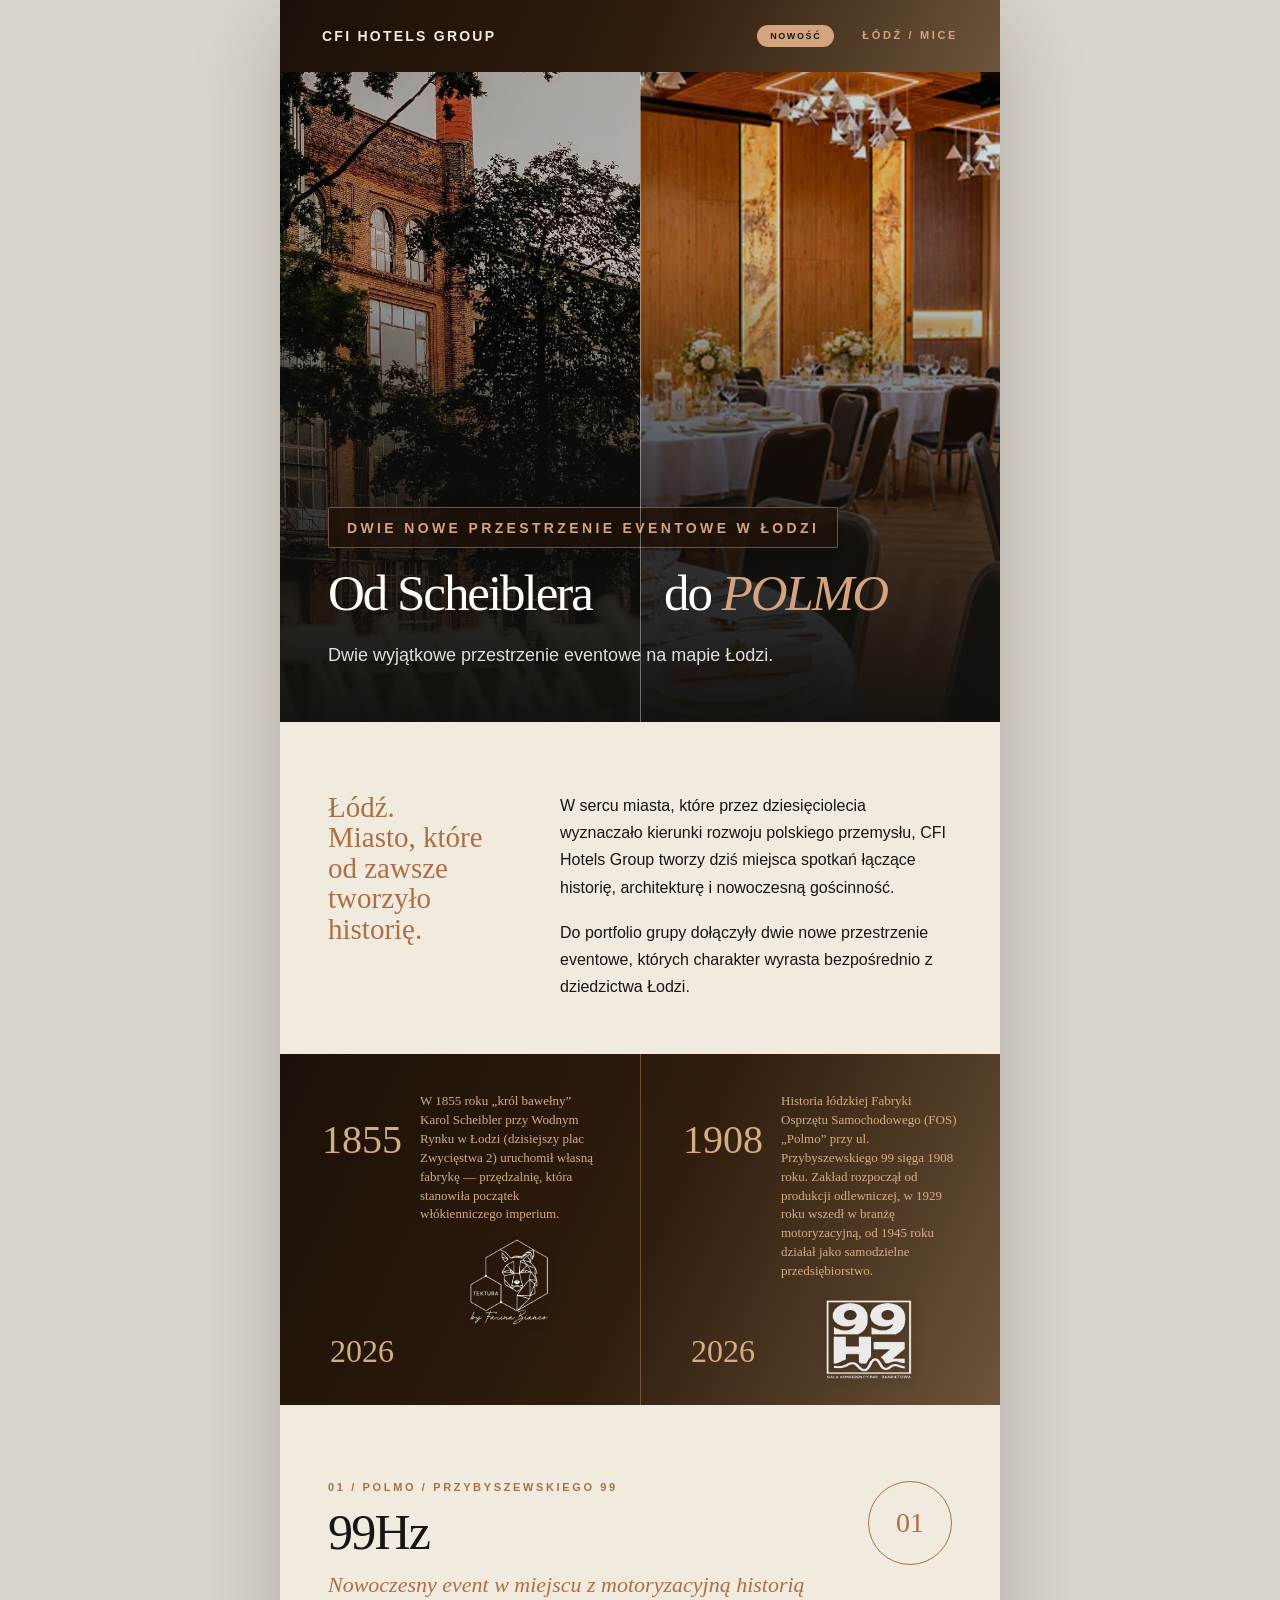
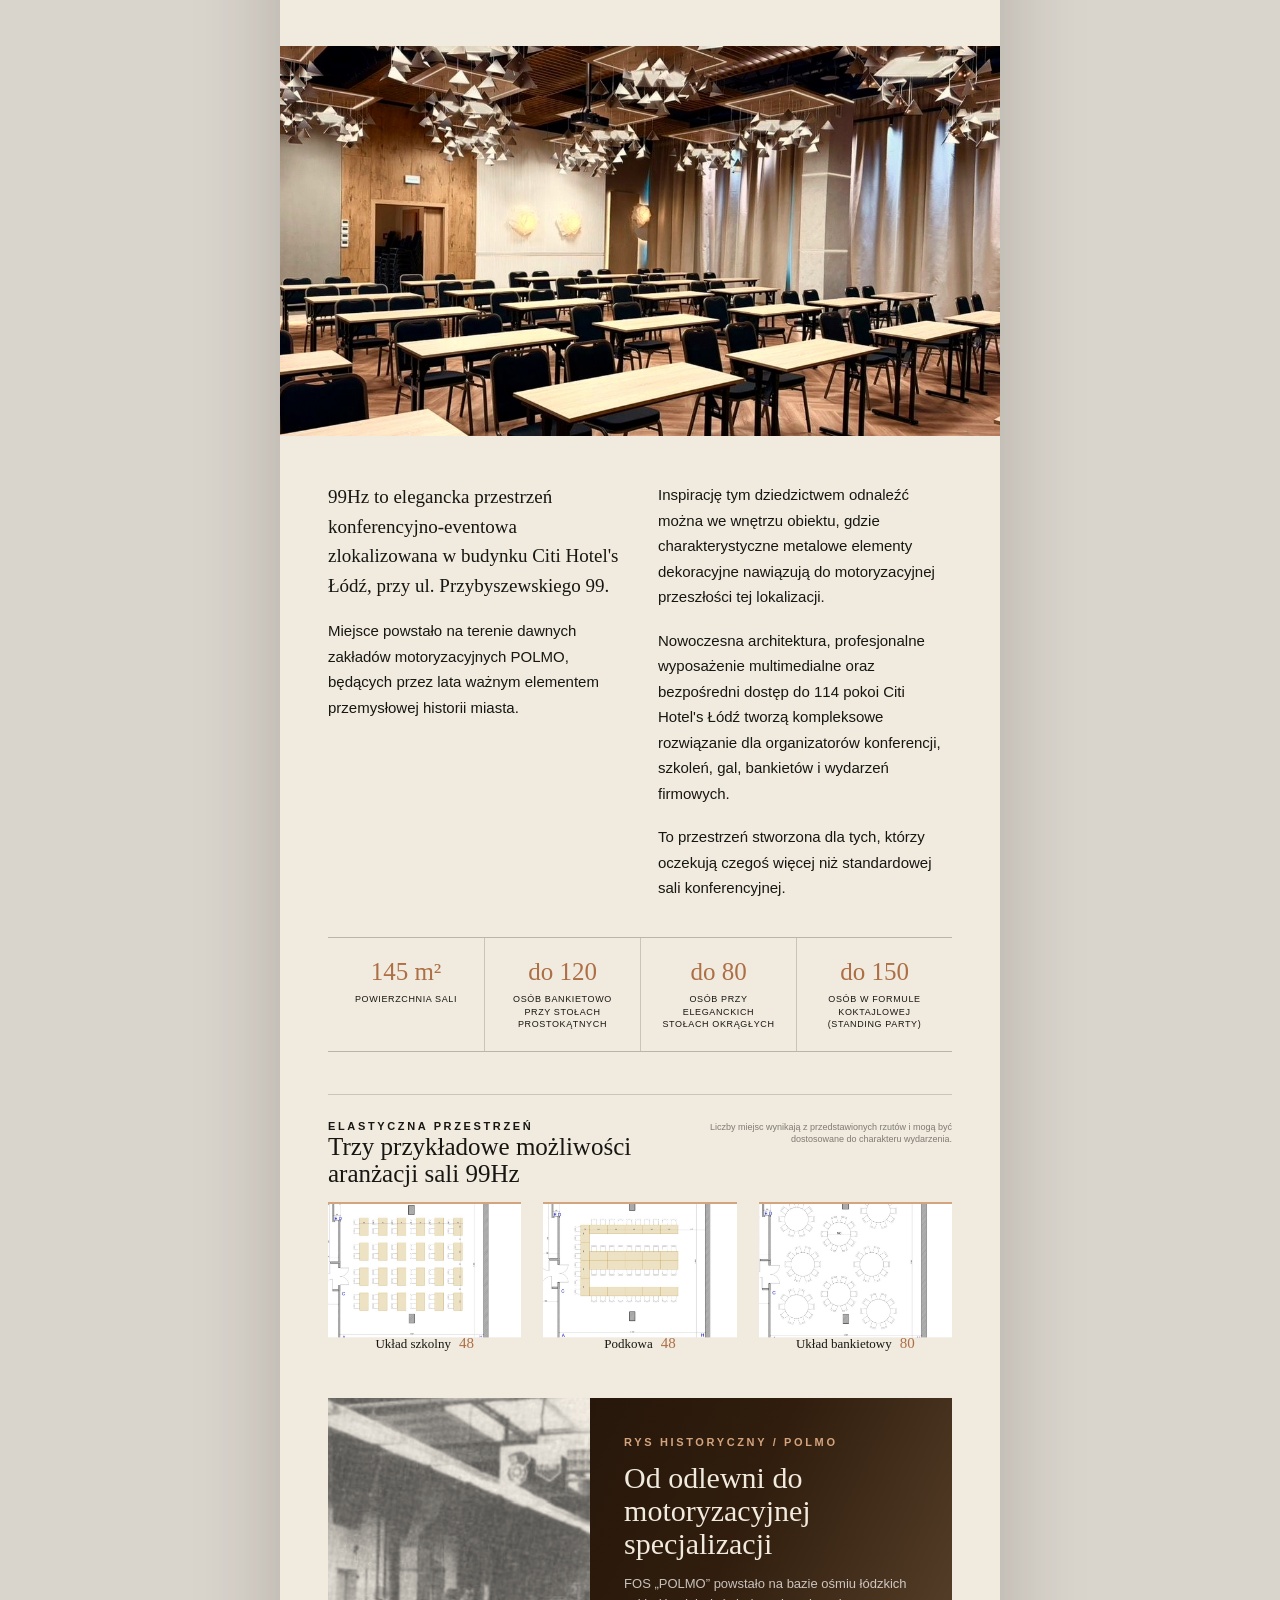
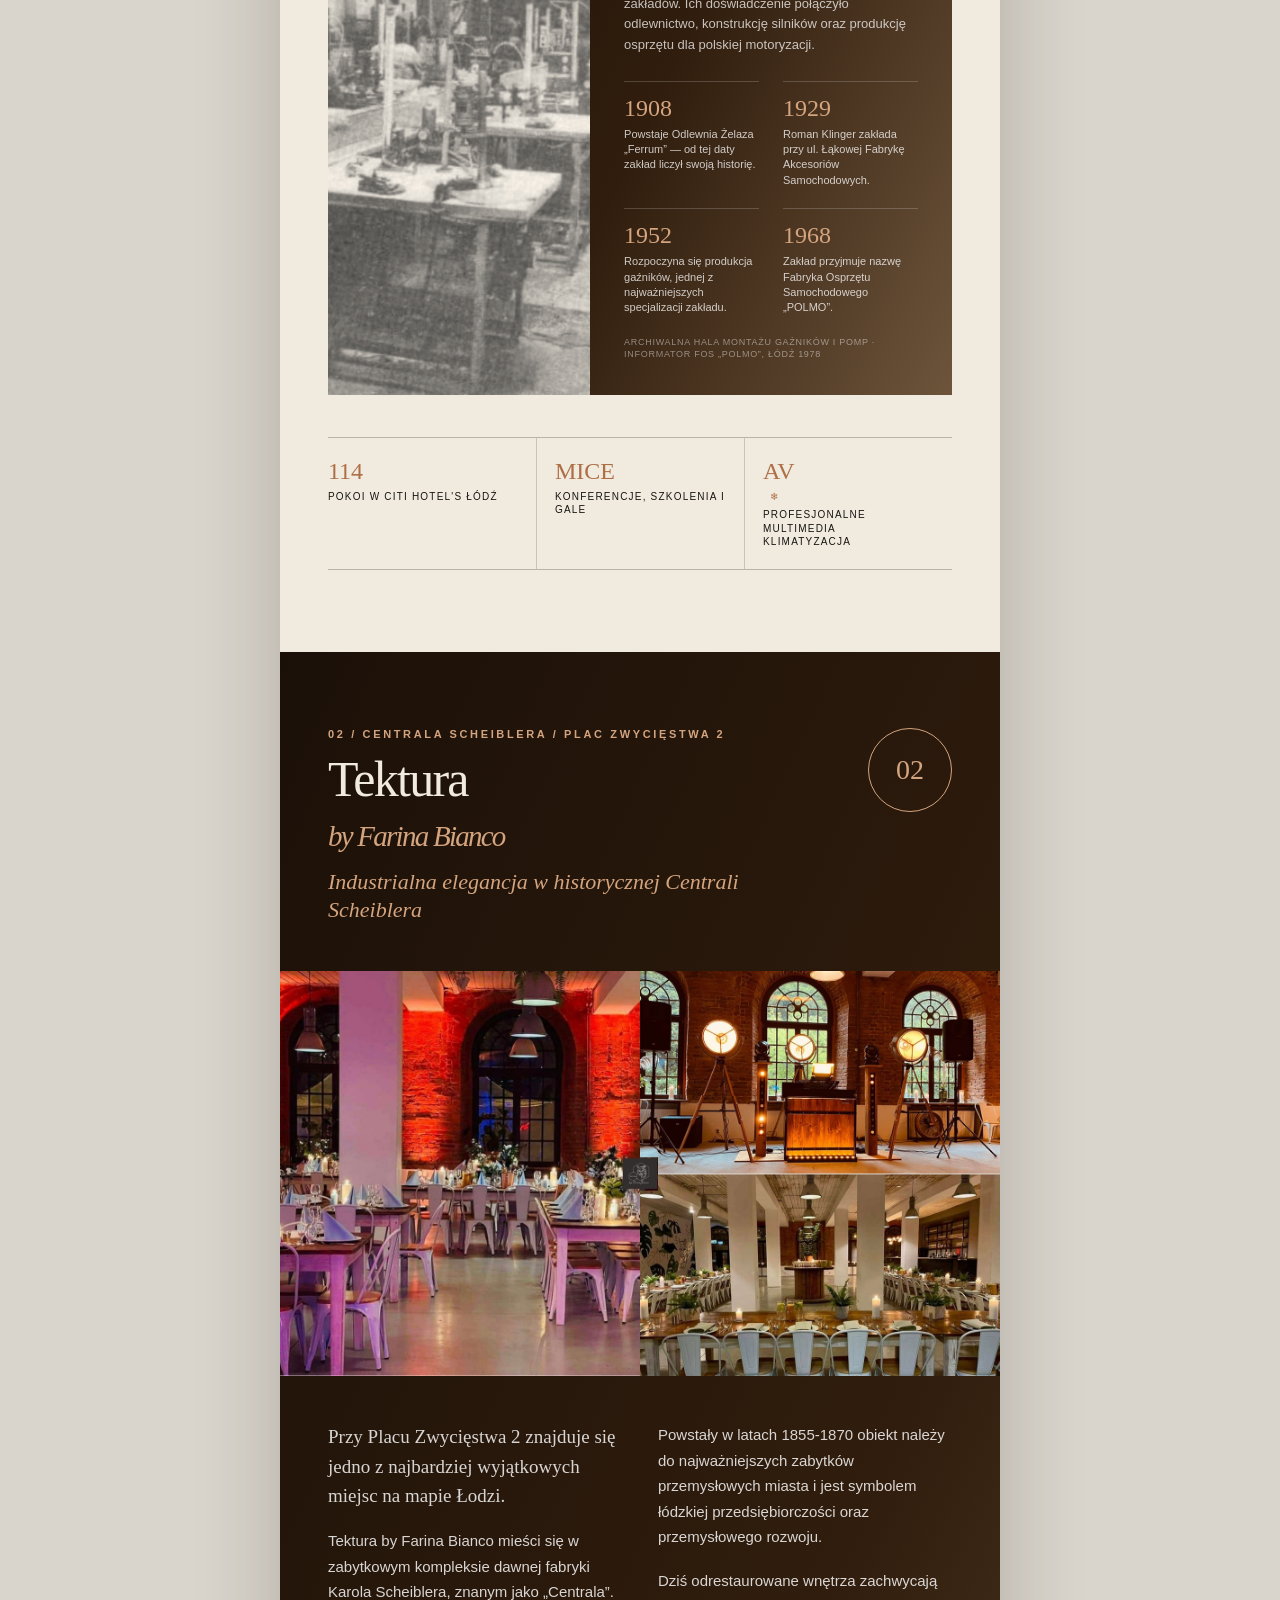
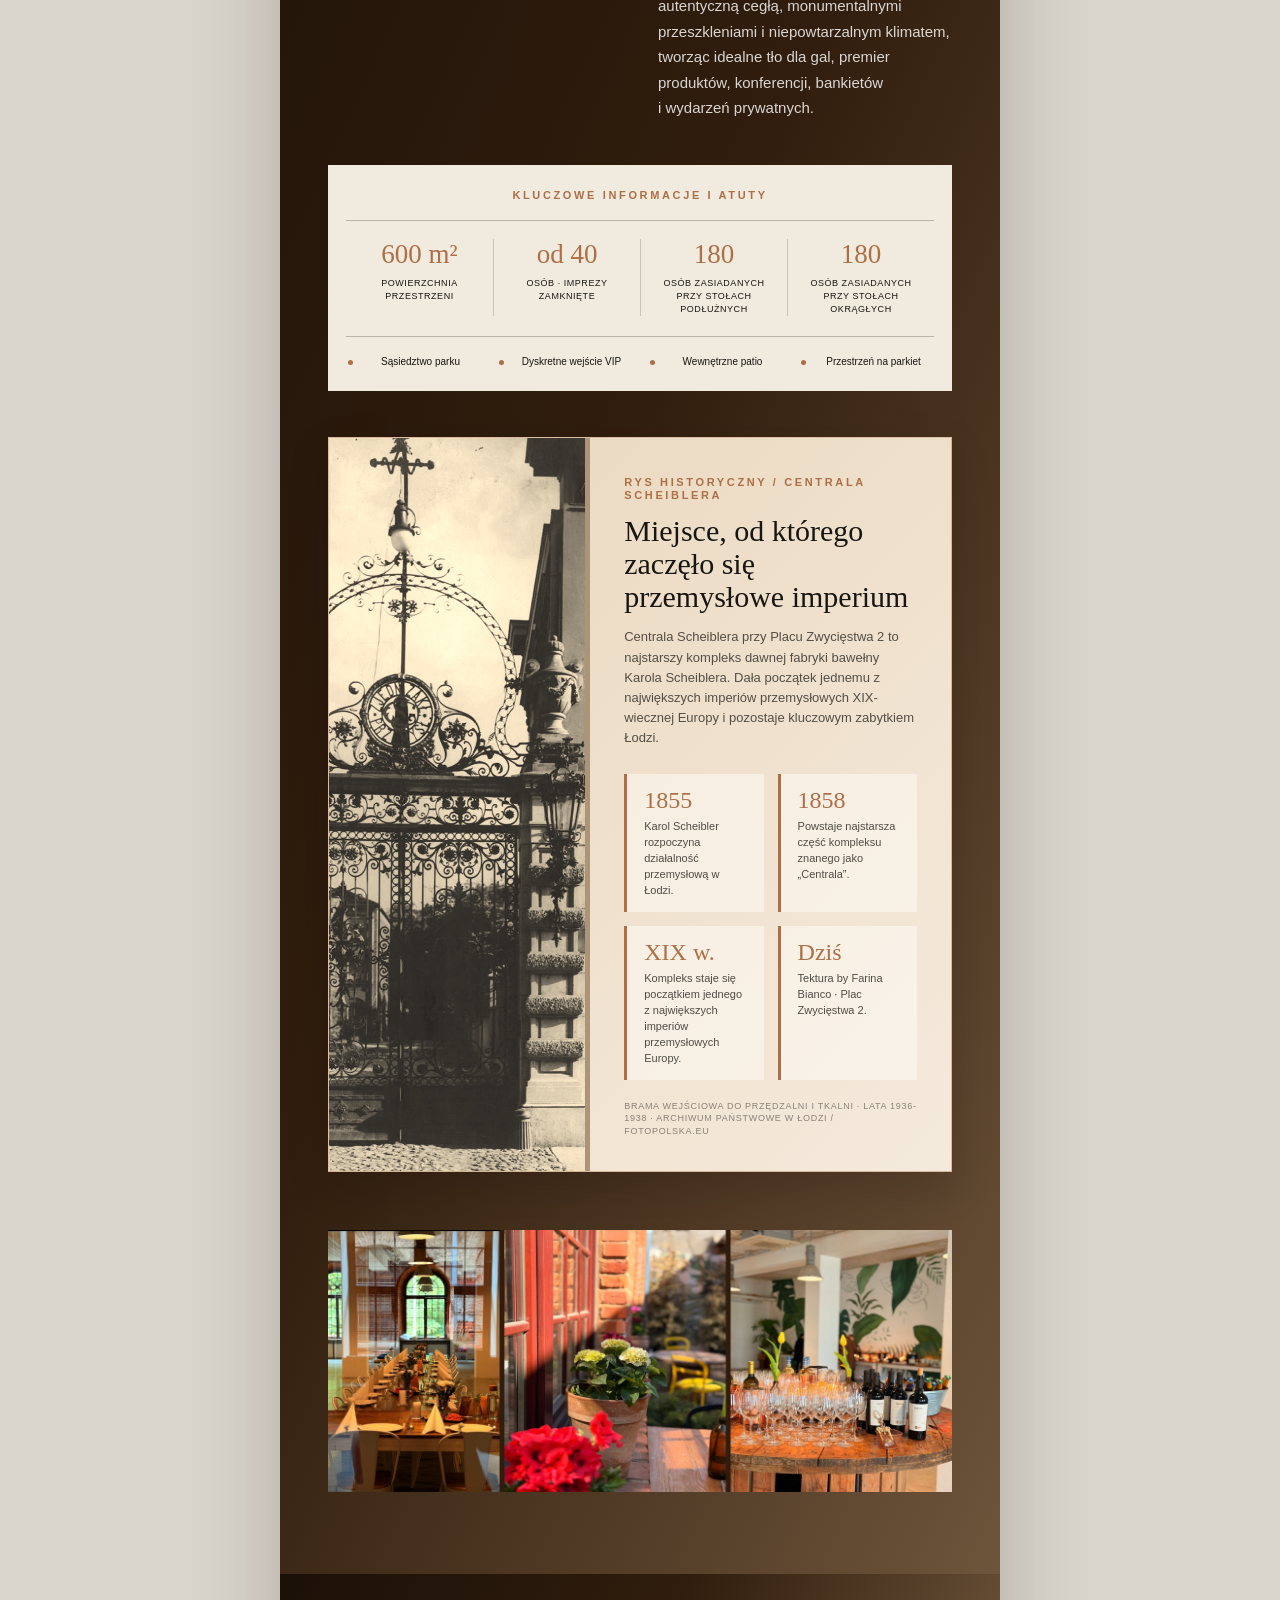
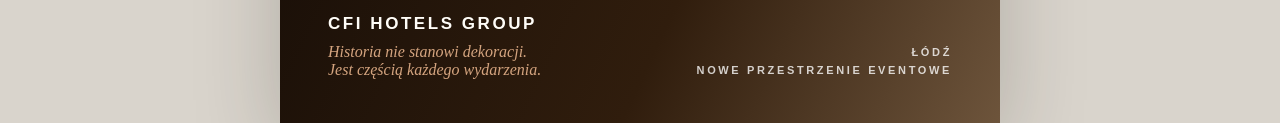
==== deliverables/CFI_Hotels_Group_projekt_maila/CFI_Hotels_Group_projekt_maila.html @ d6177289 "Add CFI MICE newsletter deliverables" ====
<!doctype html>
<html lang="pl">
<head>
  <meta charset="utf-8">
  <meta name="viewport" content="width=device-width, initial-scale=1">
  <title>Od Scheiblera do POLMO | CFI Hotels Group</title>
  <style>
    :root {
      --ink: #171612;
      --charcoal: #24211d;
      --chocolate: #301d0d;
      --wood: #6d543b;
      --wood-gradient: linear-gradient(115deg, #1b1008 0%, var(--chocolate) 52%, var(--wood) 100%);
      --paper: #f1eadf;
      --paper-deep: #e5d7c4;
      --copper: #ad6f45;
      --copper-light: #d4a47f;
      --sage: #76786a;
      --white: #fffdf8;
    }

    * { box-sizing: border-box; }
    html { background: #d9d4cc; }
    body {
      margin: 0;
      background: #d9d4cc;
      color: var(--ink);
      font-family: Arial, Helvetica, sans-serif;
      -webkit-font-smoothing: antialiased;
    }
    .email {
      width: 720px;
      margin: 0 auto;
      background: var(--paper);
      overflow: hidden;
      box-shadow: 0 24px 80px rgba(38, 31, 24, .22);
    }
    .eyebrow {
      font-size: 11px;
      line-height: 1.2;
      letter-spacing: .24em;
      text-transform: uppercase;
      font-weight: 700;
    }
    .serif { font-family: Georgia, "Times New Roman", serif; }
    .topbar {
      height: 72px;
      padding: 0 42px;
      display: flex;
      align-items: center;
      justify-content: space-between;
      color: var(--paper);
      background: var(--wood-gradient);
    }
    .brand {
      font-size: 14px;
      letter-spacing: .16em;
      font-weight: 700;
    }
    .topbar-badge {
      margin-left: auto;
      margin-right: 28px;
      padding: 7px 13px 6px;
      border-radius: 999px;
      background: var(--copper-light);
      color: var(--ink);
      font-size: 9px;
      line-height: 1;
      letter-spacing: .18em;
      text-transform: uppercase;
      font-weight: 700;
    }
    .topbar .eyebrow { color: var(--copper-light); }

    .hero {
      min-height: 650px;
      position: relative;
      display: flex;
      align-items: flex-end;
      color: var(--white);
      background: var(--wood-gradient);
      isolation: isolate;
    }
    .hero-images {
      position: absolute;
      inset: 0;
      z-index: -2;
      display: grid;
      grid-template-columns: 1fr 1fr;
    }
    .hero-images img { width: 100%; height: 100%; object-fit: cover; }
    .hero-images img:first-child { object-position: 48% 50%; }
    .hero-images img:last-child { object-position: 50% 52%; }
    .hero::after {
      content: "";
      position: absolute;
      inset: 0;
      z-index: -1;
      background:
        linear-gradient(90deg, rgba(18, 16, 13, .25), rgba(18, 16, 13, .05)),
        linear-gradient(0deg, rgba(18, 16, 13, .98) 0%, rgba(18, 16, 13, .72) 36%, rgba(18, 16, 13, .10) 72%);
    }
    .hero-rule {
      position: absolute;
      top: 0;
      bottom: 0;
      left: 50%;
      width: 1px;
      background: rgba(255,255,255,.38);
    }
    .hero-copy { width: 100%; padding: 0 48px 54px; }
    .hero .eyebrow {
      display: inline-block;
      margin-bottom: 22px;
      padding: 12px 18px 11px;
      color: var(--copper-light);
      font-size: 14px;
      letter-spacing: .24em;
      background: rgba(31, 18, 9, .82);
      border: 1px solid rgba(212, 164, 127, .45);
      border-radius: 2px;
      box-shadow: 0 12px 28px rgba(0, 0, 0, .22);
    }
    h1 {
      margin: 0;
      display: grid;
      grid-template-columns: 1fr 1fr;
      gap: 48px;
      font-size: 51px;
      line-height: .93;
      letter-spacing: -.04em;
      font-weight: 400;
    }
    h1 .scheibler { text-align: left; white-space: nowrap; }
    h1 .polmo { text-align: left; white-space: nowrap; }
    h1 em { color: var(--copper-light); font-style: italic; }
    .hero-subtitle {
      margin: 24px 0 0;
      max-width: 510px;
      font-size: 18px;
      line-height: 1.45;
      color: rgba(255,255,255,.86);
    }

    .intro {
      display: grid;
      grid-template-columns: 190px 1fr;
      gap: 42px;
      padding: 70px 48px 78px;
    }
    .intro-kicker {
      font-family: Georgia, "Times New Roman", serif;
      font-size: 29px;
      line-height: 1.05;
      color: var(--copper);
    }
    .intro-copy p {
      margin: 0 0 18px;
      font-size: 16px;
      line-height: 1.7;
    }
    .intro-copy p:last-child { margin-bottom: 0; }

    .timeline {
      display: grid;
      grid-template-columns: repeat(2, 1fr);
      min-height: 230px;
      margin-top: -24px;
      position: relative;
      z-index: 1;
      color: var(--paper);
      background: var(--wood-gradient);
    }
    .timeline-item {
      padding: 28px 42px 22px;
      display: flex;
      align-items: flex-start;
      gap: 18px;
    }
    .timeline-item + .timeline-item { border-left: 1px solid rgba(213,173,130,.36); }
    .timeline-number {
      font-family: Georgia, "Times New Roman", serif;
      font-size: 40px;
      padding-top: 34px;
      color: #d5ad82;
    }
    .timeline-years { min-width: 76px; text-align: center; }
    .timeline-years .timeline-number { padding-top: 34px; }
    .timeline-content { flex: 1; }
    .timeline-label { color: rgba(255,253,248,.88); font-size: 14px; line-height: 1.5; }
    .timeline-label strong { color: var(--white); font-size: 15px; }
    .timeline-highlight {
      margin: 10px 0 0;
      color: #d5ad82;
      font-family: Georgia, "Times New Roman", serif;
      font-size: 15px;
      line-height: 1.4;
    }
    .timeline-highlight--primary { font-size: 13px; line-height: 1.45; }
    .timeline-present {
      margin-top: 172px;
      color: #d5ad82;
      font-family: Georgia, "Times New Roman", serif;
      font-size: 32px;
      line-height: 1;
      text-align: center;
    }
    .timeline-logo {
      display: block;
      height: 88px;
      width: auto;
      margin-top: 14px;
      filter: drop-shadow(0 2px 5px rgba(0,0,0,.3));
    }
    .timeline-logo--centered { margin-left: auto; margin-right: auto; }
    .tektura-link { color: inherit; text-decoration: none; }
    .tektura-link:hover { opacity: .82; }

    .venue { padding: 76px 48px 82px; }
    .venue--99 { background: var(--paper); }
    .venue--tektura { color: var(--paper); background: var(--wood-gradient); }
    .venue-heading { display: flex; justify-content: space-between; align-items: flex-start; gap: 32px; }
    .venue-index {
      min-width: 84px;
      height: 84px;
      border: 1px solid currentColor;
      border-radius: 50%;
      display: grid;
      place-items: center;
      font-family: Georgia, "Times New Roman", serif;
      font-size: 28px;
      color: var(--copper);
    }
    .venue--tektura .venue-index { color: var(--copper-light); }
    .venue-heading-copy { flex: 1; }
    .venue-heading .eyebrow { color: var(--copper); margin-bottom: 13px; }
    .venue--tektura .venue-heading .eyebrow { color: var(--copper-light); }
    h2 {
      margin: 0;
      font-family: Georgia, "Times New Roman", serif;
      font-size: 50px;
      line-height: 1;
      letter-spacing: -.035em;
      font-weight: 400;
    }
    .venue-subtitle {
      margin: 14px 0 0;
      font-family: Georgia, "Times New Roman", serif;
      font-style: italic;
      font-size: 22px;
      line-height: 1.25;
      color: var(--copper);
    }
    .venue--tektura .venue-subtitle { color: var(--copper-light); }

    .feature-image {
      width: calc(100% + 96px);
      height: 390px;
      margin: 48px -48px 42px;
      object-fit: cover;
    }
    .venue--99 .feature-image { object-position: center 42%; }
    .venue--tektura .feature-image { height: 405px; object-position: center; }
    .venue-copy {
      display: grid;
      grid-template-columns: 1fr 1fr;
      gap: 36px;
    }
    .venue-copy p { margin: 0 0 18px; font-size: 15px; line-height: 1.7; }
    .venue-copy p:last-child { margin-bottom: 0; }
    .venue--tektura .venue-copy p { color: rgba(255,255,255,.82); }
    .lead { font-family: Georgia, "Times New Roman", serif; font-size: 19px !important; line-height: 1.55 !important; }

    .history-card {
      margin-top: 46px;
      display: grid;
      grid-template-columns: 42% 58%;
      color: var(--paper);
      background: var(--wood-gradient);
    }
    .history-card img { width: 100%; height: 100%; min-height: 390px; object-fit: cover; filter: sepia(.16); }
    .history-content { padding: 38px 34px 34px; }
    .history-content .eyebrow { color: var(--copper-light); }
    .history-content h3 {
      margin: 12px 0 14px;
      font-family: Georgia, "Times New Roman", serif;
      font-size: 30px;
      line-height: 1.1;
      font-weight: 400;
    }
    .history-intro { margin: 0; color: rgba(255,255,255,.73); font-size: 13px; line-height: 1.55; }
    .history-dates { display: grid; grid-template-columns: 1fr 1fr; gap: 20px 24px; margin-top: 26px; }
    .history-date { padding-top: 13px; border-top: 1px solid rgba(255,255,255,.18); }
    .history-date strong { display: block; font-family: Georgia, "Times New Roman", serif; font-size: 24px; font-weight: 400; color: var(--copper-light); }
    .history-date span { display: block; margin-top: 5px; font-size: 11px; line-height: 1.4; color: rgba(255,255,255,.76); }
    .archive-caption { margin-top: 20px; font-size: 9px; line-height: 1.4; letter-spacing: .08em; text-transform: uppercase; color: rgba(255,255,255,.45); }
    .history-card--scheibler {
      overflow: hidden;
      color: var(--ink);
      background: linear-gradient(135deg, #ead7bd 0%, #f4eadc 100%);
      border: 1px solid rgba(173,111,69,.34);
      box-shadow: 0 16px 38px rgba(18,10,5,.18);
    }
    .history-card--scheibler > img {
      filter: sepia(.78) saturate(.82) contrast(.94) brightness(1.06);
      border-right: 5px solid var(--copper);
    }
    .history-card--scheibler .history-content .eyebrow { color: var(--copper); }
    .history-card--scheibler .history-intro { color: rgba(23,22,18,.72); }
    .history-card--scheibler .history-dates { gap: 14px; }
    .history-card--scheibler .history-date {
      min-height: 118px;
      padding: 13px 14px 13px 17px;
      border: 0;
      border-left: 3px solid var(--copper);
      background: rgba(255,253,248,.48);
    }
    .history-card--scheibler .history-date strong { color: var(--copper); }
    .history-card--scheibler .history-date span { color: rgba(23,22,18,.75); line-height: 1.45; }
    .history-card--scheibler .archive-caption { color: rgba(23,22,18,.48); }

    .tektura-key-card {
      margin-top: 44px;
      padding: 24px 18px 22px;
      color: var(--ink);
      background: var(--paper);
    }
    .tektura-key-card .eyebrow { margin-bottom: 18px; color: var(--copper); text-align: center; }
    .tektura-key-values { display: grid; grid-template-columns: repeat(4, 1fr); padding: 18px 0 20px; border-top: 1px solid rgba(23,22,18,.25); border-bottom: 1px solid rgba(23,22,18,.25); }
    .tektura-key-value { padding: 0 14px; text-align: center; }
    .tektura-key-value + .tektura-key-value { border-left: 1px solid rgba(23,22,18,.18); }
    .tektura-key-value strong { display: block; font-family: Georgia, "Times New Roman", serif; font-size: 27px; font-weight: 400; color: var(--copper); }
    .tektura-key-value span { display: block; margin-top: 7px; font-size: 9px; line-height: 1.45; letter-spacing: .06em; text-transform: uppercase; }
    .tektura-key-amenities { display: grid; grid-template-columns: repeat(4, 1fr); gap: 16px; margin-top: 18px; }
    .tektura-key-amenity { position: relative; padding-left: 14px; font-size: 10px; line-height: 1.4; text-align: center; }
    .tektura-key-amenity::before { content: ""; position: absolute; left: 2px; top: .48em; width: 5px; height: 5px; border-radius: 50%; background: var(--copper); }
    .tektura-footer-collage {
      display: block;
      width: 100%;
      height: auto;
      margin-top: 58px;
    }

    .arrangements { margin-top: 42px; padding-top: 25px; border-top: 1px solid rgba(23,22,18,.18); }
    .arrangements-heading { display: flex; justify-content: space-between; align-items: baseline; gap: 24px; margin-bottom: 14px; }
    .arrangements-heading h3 { margin: 0; font-family: Georgia, "Times New Roman", serif; font-size: 25px; line-height: 1.1; font-weight: 400; }
    .arrangements-note { max-width: 270px; margin: 0; text-align: right; font-size: 9px; line-height: 1.4; color: rgba(23,22,18,.52); }
    .arrangement-grid { display: grid; grid-template-columns: repeat(3, 1fr); gap: 22px; }
    .arrangement-card { overflow: hidden; padding-top: 8px; border-top: 2px solid var(--copper-light); }
    .arrangement-card img { display: block; width: 100%; height: 115px; object-fit: cover; object-position: center; transform: scale(1.18); background: white; }
    .arrangement-meta { display: flex; justify-content: center; align-items: baseline; gap: 8px; padding: 8px 8px 0; text-align: center; }
    .arrangement-meta strong { font-family: Georgia, "Times New Roman", serif; font-size: 13px; font-weight: 400; }
    .arrangement-meta span { color: var(--copper); font-family: Georgia, "Times New Roman", serif; font-size: 15px; }
    .arrangement-card small { display: none; }

    .hz-capacities {
      display: grid;
      grid-template-columns: repeat(4, 1fr);
      margin-top: 36px;
      border-top: 1px solid rgba(23,22,18,.25);
      border-bottom: 1px solid rgba(23,22,18,.25);
    }
    .hz-capacity { padding: 20px 18px; text-align: center; }
    .hz-capacity + .hz-capacity { border-left: 1px solid rgba(23,22,18,.18); }
    .hz-capacity strong { display: block; font-family: Georgia, "Times New Roman", serif; font-size: 25px; font-weight: 400; color: var(--copper); }
    .hz-capacity span { display: block; margin-top: 7px; font-size: 9px; line-height: 1.4; letter-spacing: .07em; text-transform: uppercase; }

    .facts {
      display: grid;
      grid-template-columns: repeat(3, 1fr);
      margin-top: 42px;
      border-top: 1px solid rgba(23,22,18,.25);
      border-bottom: 1px solid rgba(23,22,18,.25);
    }
    .venue--tektura .facts { border-color: rgba(255,255,255,.18); }
    .fact { padding: 20px 18px 20px 0; }
    .fact + .fact { padding-left: 18px; border-left: 1px solid rgba(23,22,18,.18); }
    .venue--tektura .fact + .fact { border-color: rgba(255,255,255,.18); }
    .fact strong { display: block; font-family: Georgia, "Times New Roman", serif; font-size: 24px; font-weight: 400; color: var(--copper); }
    .fact-icon { margin-left: 7px; font-family: Arial, sans-serif; font-size: .75em; vertical-align: .08em; }
    .venue--tektura .fact strong { color: var(--copper-light); }
    .fact span { display: block; margin-top: 5px; font-size: 10px; line-height: 1.35; letter-spacing: .12em; text-transform: uppercase; }

    .quote {
      position: relative;
      padding: 82px 70px 88px;
      text-align: center;
      color: var(--ink);
      background: var(--paper-deep);
    }
    .quote p {
      margin: 0 auto;
      max-width: 590px;
      font-family: Georgia, "Times New Roman", serif;
      font-size: 37px;
      line-height: 1.2;
      letter-spacing: -.025em;
    }
    .quote .eyebrow { margin-top: 26px; color: var(--copper); }
    .tektura-details {
      margin: 50px auto 0;
      padding-top: 34px;
      max-width: 620px;
      border-top: 1px solid rgba(23,22,18,.20);
      text-align: left;
    }
    .tektura-details-title { text-align: center; color: var(--copper); }
    .capacity-row { display: grid; grid-template-columns: repeat(3, 1fr); margin-top: 24px; }
    .capacity-item { padding: 0 20px; text-align: center; }
    .capacity-item + .capacity-item { border-left: 1px solid rgba(23,22,18,.18); }
    .capacity-item strong { display: block; font-family: Georgia, "Times New Roman", serif; font-size: 32px; font-weight: 400; color: var(--copper); }
    .capacity-item span { display: block; margin-top: 5px; font-size: 10px; line-height: 1.4; letter-spacing: .07em; text-transform: uppercase; }
    .amenities { display: grid; grid-template-columns: 1fr 1fr; gap: 12px 28px; margin-top: 30px; padding-top: 26px; border-top: 1px solid rgba(23,22,18,.15); }
    .amenity { position: relative; padding-left: 17px; font-size: 12px; line-height: 1.45; }
    .amenity::before { content: ""; position: absolute; left: 0; top: .52em; width: 6px; height: 6px; border-radius: 50%; background: var(--copper); }

    .footer {
      padding: 40px 48px 44px;
      display: flex;
      justify-content: space-between;
      align-items: flex-end;
      color: rgba(255,255,255,.78);
      background: var(--wood-gradient);
    }
    .footer-brand { color: var(--white); font-size: 17px; letter-spacing: .15em; font-weight: 700; }
    .footer-note { margin-top: 9px; font-family: Georgia, serif; font-style: italic; color: var(--copper-light); }
    .footer .eyebrow { text-align: right; line-height: 1.65; }

    @media (max-width: 720px) {
      .email { width: 100%; }
      .topbar { padding: 0 24px; }
      .topbar-badge { margin-right: 12px; padding: 6px 9px 5px; font-size: 8px; }
      .hero { min-height: 610px; }
      .hero-copy { padding: 0 26px 38px; }
      h1 { gap: 22px; font-size: 34px; }
      .intro { grid-template-columns: 1fr; padding: 50px 26px; gap: 24px; }
      .timeline { margin-top: -16px; }
      .timeline-item { padding: 22px 26px; display: block; }
      .timeline-label { margin-top: 7px; }
      .timeline-number { padding-top: 0; }
      .timeline-years { text-align: left; }
      .timeline-years .timeline-number { padding-top: 0; }
      .timeline-logo { height: 68px; }
      .timeline-present { font-size: 27px; }
      .venue { padding: 56px 26px 62px; }
      .venue-heading { display: block; }
      .venue-index { margin-bottom: 26px; }
      h2 { font-size: 42px; }
      .feature-image { width: calc(100% + 52px); margin-left: -26px; margin-right: -26px; height: 320px; }
      .venue-copy { grid-template-columns: 1fr; gap: 18px; }
      .history-card { grid-template-columns: 1fr; }
      .history-card img { min-height: 260px; }
      .history-card--scheibler > img { border-right: 0; border-bottom: 5px solid var(--copper); }
      .history-dates { grid-template-columns: 1fr; }
      .tektura-key-values, .tektura-key-amenities { grid-template-columns: 1fr 1fr; }
      .tektura-key-value:nth-child(3) { border-left: 0; }
      .tektura-footer-collage { height: auto; }
      .arrangements-heading { display: block; }
      .arrangements-note { margin-top: 12px; text-align: left; }
      .arrangement-grid { grid-template-columns: 1fr; }
      .hz-capacities { grid-template-columns: 1fr 1fr; }
      .hz-capacity:nth-child(3) { border-left: 0; border-top: 1px solid rgba(23,22,18,.18); }
      .hz-capacity:nth-child(4) { border-top: 1px solid rgba(23,22,18,.18); }
      .facts { grid-template-columns: 1fr; }
      .fact + .fact { padding-left: 0; border-left: 0; border-top: 1px solid rgba(23,22,18,.18); }
      .quote { padding: 70px 28px; }
      .quote p { font-size: 31px; }
      .capacity-row { grid-template-columns: 1fr; }
      .capacity-item { padding: 13px 0; }
      .capacity-item + .capacity-item { border-left: 0; border-top: 1px solid rgba(23,22,18,.15); }
      .amenities { grid-template-columns: 1fr; }
      .footer { display: block; }
      .footer .eyebrow { margin-top: 30px; text-align: left; }
    }
  </style>
</head>
<body>
  <main class="email">
    <header class="topbar">
      <div class="brand">CFI HOTELS GROUP</div>
      <div class="topbar-badge">Nowość</div>
      <div class="eyebrow">Łódź / MICE</div>
    </header>

    <section class="hero">
      <div class="hero-images">
        <img src="assets/tektura-exterior.jpg" alt="Historyczna fabryka Karola Scheiblera">
        <img src="assets/99hz-hero-banquet-crop.jpg" alt="Sala eventowa 99Hz w ustawieniu bankietowym">
      </div>
      <div class="hero-rule"></div>
      <div class="hero-copy">
        <div class="eyebrow">Dwie nowe przestrzenie eventowe w Łodzi</div>
        <h1 class="serif">
          <span class="scheibler">Od Scheiblera</span>
          <span class="polmo">do <em>POLMO</em></span>
        </h1>
        <p class="hero-subtitle">Dwie wyjątkowe przestrzenie eventowe na mapie Łodzi.</p>
      </div>
    </section>

    <section class="intro">
      <div class="intro-kicker">Łódź.<br>Miasto, które od zawsze tworzyło historię.</div>
      <div class="intro-copy">
        <p>W sercu miasta, które przez dziesięciolecia wyznaczało kierunki rozwoju polskiego przemysłu, CFI Hotels Group tworzy dziś miejsca spotkań łączące historię, architekturę i nowoczesną gościnność.</p>
        <p>Do portfolio grupy dołączyły dwie nowe przestrzenie eventowe, których charakter wyrasta bezpośrednio z dziedzictwa Łodzi.</p>
      </div>
    </section>

    <section class="timeline">
      <div class="timeline-item">
        <div class="timeline-years">
          <div class="timeline-number">1855</div>
          <div class="timeline-present">2026</div>
        </div>
        <div class="timeline-content">
          <p class="timeline-highlight timeline-highlight--primary">W 1855 roku „król bawełny” Karol Scheibler przy Wodnym Rynku w Łodzi (dzisiejszy plac Zwycięstwa 2) uruchomił własną fabrykę — przędzalnię, która stanowiła początek włókienniczego imperium.</p>
          <a class="tektura-link" href="https://www.facebook.com/tekturabyfarinabianco/" target="_blank" rel="noopener noreferrer" aria-label="Tektura by Farina Bianco na Facebooku">
            <img class="timeline-logo timeline-logo--centered" src="assets/tektura-logo-white.png" alt="Tektura by Farina Bianco">
          </a>
        </div>
      </div>
      <div class="timeline-item">
        <div class="timeline-years">
          <div class="timeline-number">1908</div>
          <div class="timeline-present">2026</div>
        </div>
        <div class="timeline-content">
          <p class="timeline-highlight timeline-highlight--primary">Historia łódzkiej Fabryki Osprzętu Samochodowego (FOS) „Polmo” przy ul. Przybyszewskiego 99 sięga 1908 roku. Zakład rozpoczął od produkcji odlewniczej, w 1929 roku wszedł w branżę motoryzacyjną, od 1945 roku działał jako samodzielne przedsiębiorstwo.</p>
          <img class="timeline-logo timeline-logo--centered" src="assets/99hz-logo-white.png" alt="99Hz — sala konferencyjno-bankietowa">
        </div>
      </div>
    </section>

    <section class="venue venue--99">
      <div class="venue-heading">
        <div class="venue-heading-copy">
          <div class="eyebrow">01 / POLMO / Przybyszewskiego 99</div>
          <h2>99Hz</h2>
          <p class="venue-subtitle">Nowoczesny event w miejscu z motoryzacyjną historią</p>
        </div>
        <div class="venue-index">01</div>
      </div>

      <img class="feature-image" src="assets/99hz-conference.jpg" alt="Wnętrze sali konferencyjno-eventowej 99Hz">

      <div class="venue-copy">
        <div>
          <p class="lead">99Hz to elegancka przestrzeń konferencyjno-eventowa zlokalizowana w budynku Citi Hotel's Łódź, przy ul. Przybyszewskiego 99.</p>
          <p>Miejsce powstało na terenie dawnych zakładów motoryzacyjnych POLMO, będących przez lata ważnym elementem przemysłowej historii miasta.</p>
        </div>
        <div>
          <p>Inspirację tym dziedzictwem odnaleźć można we wnętrzu obiektu, gdzie charakterystyczne metalowe elementy dekoracyjne nawiązują do motoryzacyjnej przeszłości tej lokalizacji.</p>
          <p>Nowoczesna architektura, profesjonalne wyposażenie multimedialne oraz bezpośredni dostęp do 114 pokoi Citi Hotel's Łódź tworzą kompleksowe rozwiązanie dla organizatorów konferencji, szkoleń, gal, bankietów i&nbsp;wydarzeń firmowych.</p>
          <p>To przestrzeń stworzona dla tych, którzy oczekują czegoś więcej niż standardowej sali konferencyjnej.</p>
        </div>
      </div>

      <div class="hz-capacities">
        <div class="hz-capacity"><strong>145 m²</strong><span>powierzchnia sali</span></div>
        <div class="hz-capacity"><strong>do 120</strong><span>osób bankietowo przy stołach prostokątnych</span></div>
        <div class="hz-capacity"><strong>do 80</strong><span>osób przy eleganckich stołach okrągłych</span></div>
        <div class="hz-capacity"><strong>do 150</strong><span>osób w formule koktajlowej (standing party)</span></div>
      </div>

      <div class="arrangements">
        <div class="arrangements-heading">
          <div>
            <div class="eyebrow">Elastyczna przestrzeń</div>
            <h3>Trzy przykładowe możliwości aranżacji sali 99Hz</h3>
          </div>
          <p class="arrangements-note">Liczby miejsc wynikają z przedstawionych rzutów i mogą być dostosowane do charakteru wydarzenia.</p>
        </div>
        <div class="arrangement-grid">
          <div class="arrangement-card">
            <img src="assets/99hz-classroom-plan.jpg" alt="Schemat ustawienia szkolnego sali 99Hz">
            <div class="arrangement-meta"><strong>Układ szkolny</strong><span>48</span></div>
            <small>miejsc przy stołach</small>
          </div>
          <div class="arrangement-card">
            <img src="assets/99hz-horseshoe-plan.jpg" alt="Schemat ustawienia w podkowę sali 99Hz">
            <div class="arrangement-meta"><strong>Podkowa</strong><span>48</span></div>
            <small>miejsc konferencyjnych</small>
          </div>
          <div class="arrangement-card">
            <img src="assets/99hz-banquet-plan.jpg" alt="Schemat ustawienia bankietowego sali 99Hz">
            <div class="arrangement-meta"><strong>Układ bankietowy</strong><span>80</span></div>
            <small>miejsc przy okrągłych stołach</small>
          </div>
        </div>
      </div>

      <div class="history-card">
        <img src="assets/polmo-archive-hall.jpg" alt="Archiwalna hala montażu gaźników i pomp POLMO">
        <div class="history-content">
          <div class="eyebrow">Rys historyczny / POLMO</div>
          <h3>Od odlewni do motoryzacyjnej specjalizacji</h3>
          <p class="history-intro">FOS „POLMO” powstało na bazie ośmiu łódzkich zakładów. Ich doświadczenie połączyło odlewnictwo, konstrukcję silników oraz produkcję osprzętu dla polskiej motoryzacji.</p>
          <div class="history-dates">
            <div class="history-date"><strong>1908</strong><span>Powstaje Odlewnia Żelaza „Ferrum” — od tej daty zakład liczył swoją historię.</span></div>
            <div class="history-date"><strong>1929</strong><span>Roman Klinger zakłada przy ul. Łąkowej Fabrykę Akcesoriów Samochodowych.</span></div>
            <div class="history-date"><strong>1952</strong><span>Rozpoczyna się produkcja gaźników, jednej z najważniejszych specjalizacji zakładu.</span></div>
            <div class="history-date"><strong>1968</strong><span>Zakład przyjmuje nazwę Fabryka Osprzętu Samochodowego „POLMO”.</span></div>
          </div>
          <div class="archive-caption">Archiwalna hala montażu gaźników i pomp · Informator FOS „POLMO”, Łódź 1978</div>
        </div>
      </div>

      <div class="facts">
        <div class="fact"><strong>114</strong><span>pokoi w Citi Hotel's Łódź</span></div>
        <div class="fact"><strong>MICE</strong><span>konferencje, szkolenia i gale</span></div>
        <div class="fact"><strong>AV <span class="fact-icon" aria-hidden="true">❄</span></strong><span>profesjonalne multimedia<br>klimatyzacja</span></div>
      </div>
    </section>

    <section class="venue venue--tektura">
      <div class="venue-heading">
        <div class="venue-heading-copy">
          <div class="eyebrow">02 / Centrala Scheiblera / Plac Zwycięstwa 2</div>
          <h2><a class="tektura-link" href="https://www.facebook.com/tekturabyfarinabianco/" target="_blank" rel="noopener noreferrer">Tektura<br><span style="font-size:.58em;font-style:italic;color:var(--copper-light)">by Farina Bianco</span></a></h2>
          <p class="venue-subtitle">Industrialna elegancja w historycznej Centrali Scheiblera</p>
        </div>
        <div class="venue-index">02</div>
      </div>

      <img class="feature-image" src="assets/tektura-collage.jpg" alt="Kolaż zdjęć industrialnego wnętrza sali Tektura by Farina Bianco">

      <div class="venue-copy">
        <div>
          <p class="lead">Przy Placu Zwycięstwa 2 znajduje się jedno z najbardziej wyjątkowych miejsc na mapie Łodzi.</p>
          <p>Tektura by Farina Bianco mieści się w zabytkowym kompleksie dawnej fabryki Karola Scheiblera, znanym jako „Centrala”.</p>
        </div>
        <div>
          <p>Powstały w latach 1855-1870 obiekt należy do najważniejszych zabytków przemysłowych miasta i&nbsp;jest symbolem łódzkiej przedsiębiorczości oraz przemysłowego rozwoju.</p>
          <p>Dziś odrestaurowane wnętrza zachwycają autentyczną cegłą, monumentalnymi przeszkleniami i&nbsp;niepowtarzalnym klimatem, tworząc idealne tło dla gal, premier produktów, konferencji, bankietów i&nbsp;wydarzeń prywatnych.</p>
        </div>
      </div>

      <div class="tektura-key-card">
        <div class="eyebrow">Kluczowe informacje i atuty</div>
        <div class="tektura-key-values">
          <div class="tektura-key-value"><strong>600 m²</strong><span>powierzchnia przestrzeni</span></div>
          <div class="tektura-key-value"><strong>od 40</strong><span>osób · imprezy zamknięte</span></div>
          <div class="tektura-key-value"><strong>180</strong><span>osób zasiadanych przy stołach podłużnych</span></div>
          <div class="tektura-key-value"><strong>180</strong><span>osób zasiadanych przy stołach okrągłych</span></div>
        </div>
        <div class="tektura-key-amenities">
          <div class="tektura-key-amenity">Sąsiedztwo parku</div>
          <div class="tektura-key-amenity">Dyskretne wejście VIP</div>
          <div class="tektura-key-amenity">Wewnętrzne patio</div>
          <div class="tektura-key-amenity">Przestrzeń na parkiet</div>
        </div>
      </div>

      <div class="history-card history-card--scheibler">
        <img src="assets/scheibler-archive.jpg" alt="Brama wejściowa do zakładów Scheiblera i Grohmana w latach 1936-1938">
        <div class="history-content">
          <div class="eyebrow">Rys historyczny / Centrala Scheiblera</div>
          <h3>Miejsce, od którego zaczęło się przemysłowe imperium</h3>
          <p class="history-intro">Centrala Scheiblera przy Placu Zwycięstwa 2 to najstarszy kompleks dawnej fabryki bawełny Karola Scheiblera. Dała początek jednemu z największych imperiów przemysłowych XIX-wiecznej Europy i pozostaje kluczowym zabytkiem Łodzi.</p>
          <div class="history-dates">
            <div class="history-date"><strong>1855</strong><span>Karol Scheibler rozpoczyna działalność przemysłową w Łodzi.</span></div>
            <div class="history-date"><strong>1858</strong><span>Powstaje najstarsza część kompleksu znanego jako „Centrala”.</span></div>
            <div class="history-date"><strong>XIX w.</strong><span>Kompleks staje się początkiem jednego z największych imperiów przemysłowych Europy.</span></div>
            <div class="history-date"><strong>Dziś</strong><span>Tektura by Farina Bianco · Plac Zwycięstwa 2.</span></div>
          </div>
          <div class="archive-caption">Brama wejściowa do przędzalni i tkalni · lata 1936-1938 · Archiwum Państwowe w Łodzi / Fotopolska.eu</div>
        </div>
      </div>

      <img class="tektura-footer-collage" src="assets/tektura-footer-collage.jpg" alt="Kolaż detali i patio Tektura by Farina Bianco">

    </section>

    <footer class="footer">
      <div>
        <div class="footer-brand">CFI HOTELS GROUP</div>
        <div class="footer-note">Historia nie stanowi dekoracji.<br>Jest częścią każdego wydarzenia.</div>
      </div>
      <div class="eyebrow">Łódź<br>Nowe przestrzenie eventowe</div>
    </footer>
  </main>
</body>
</html>
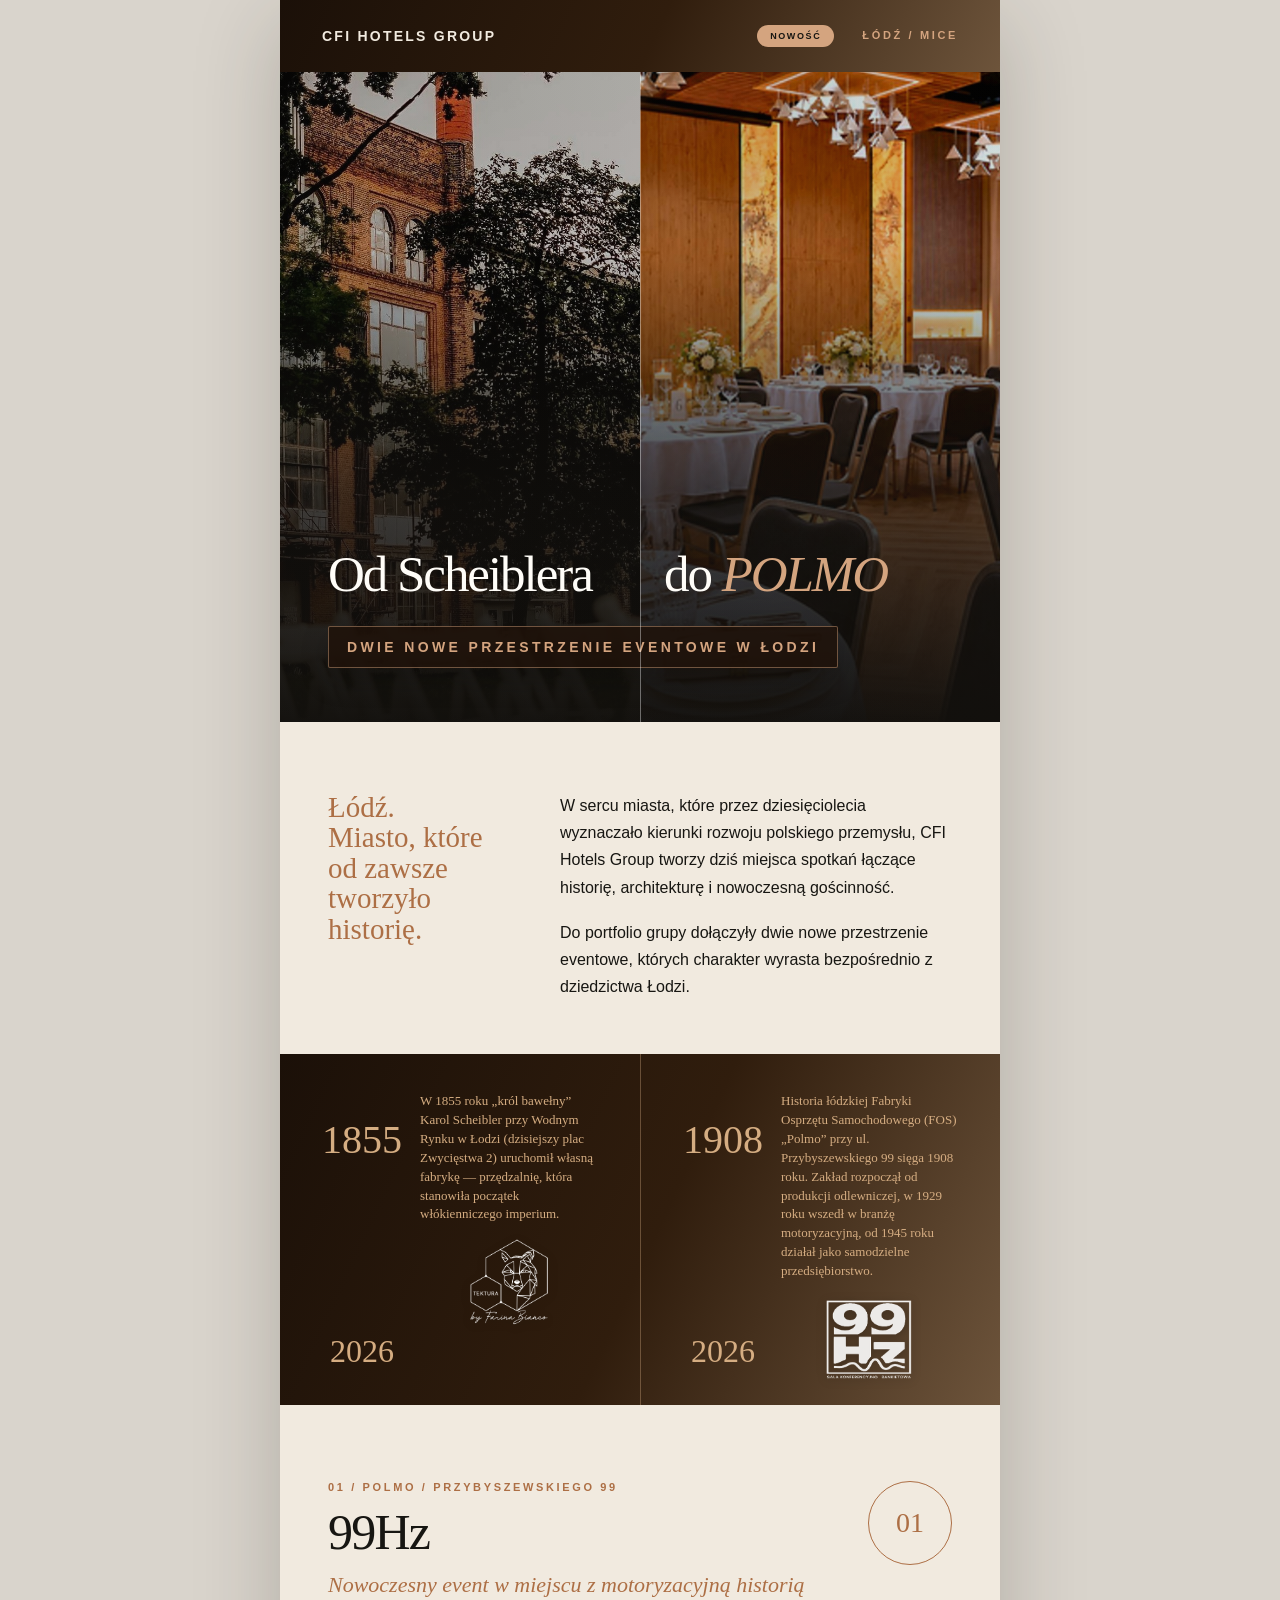
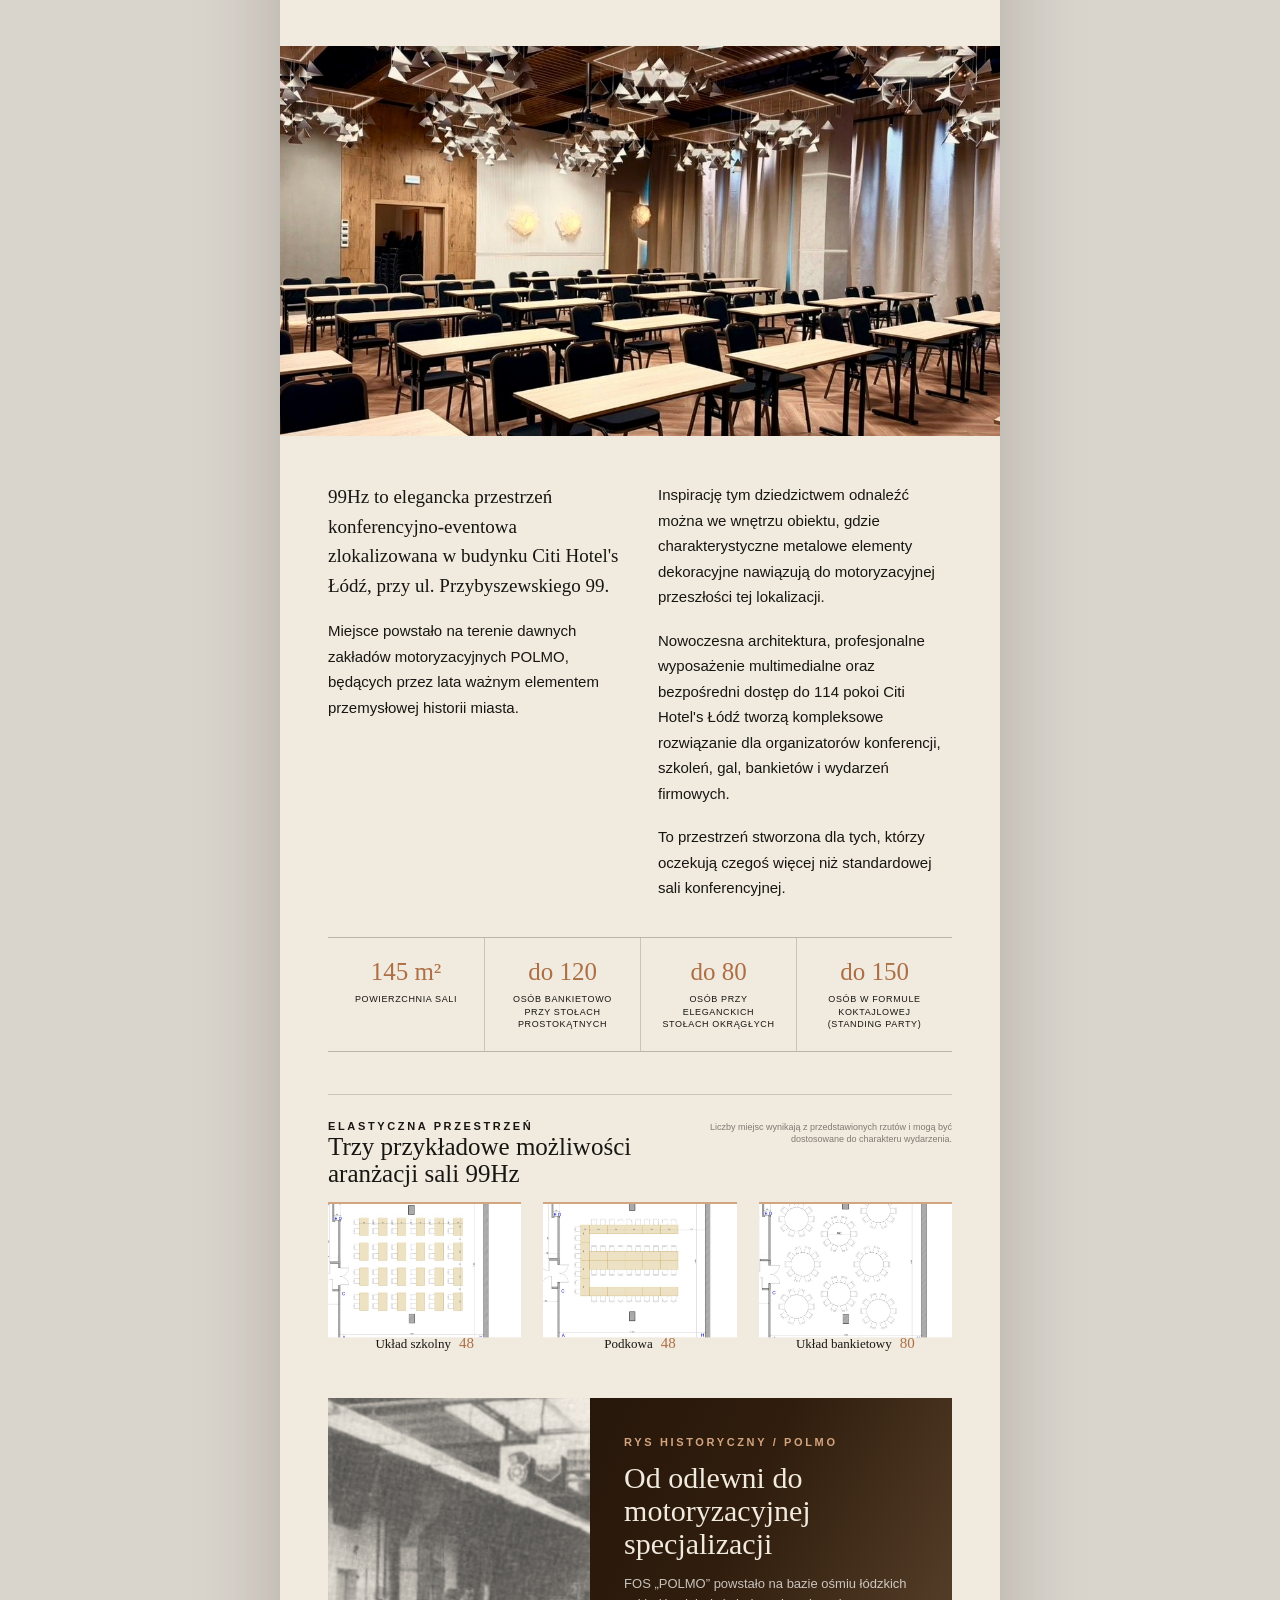
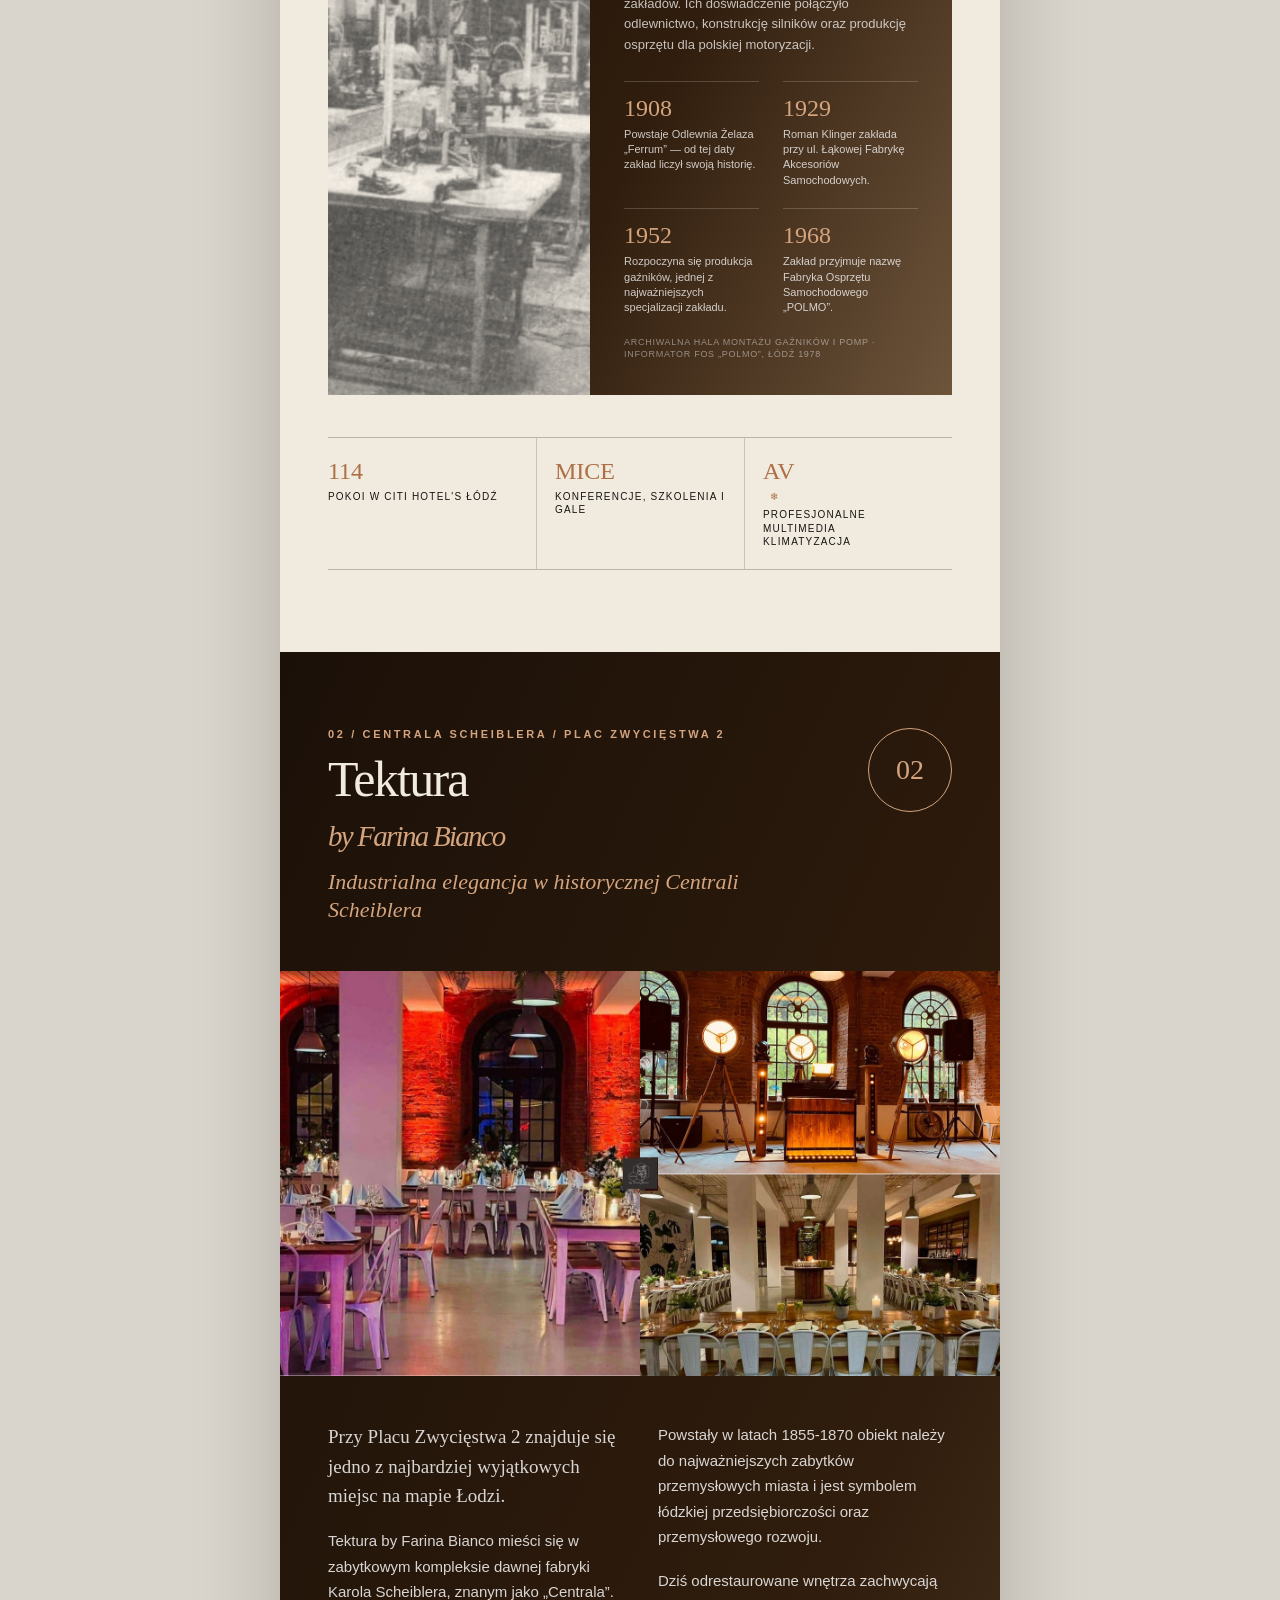
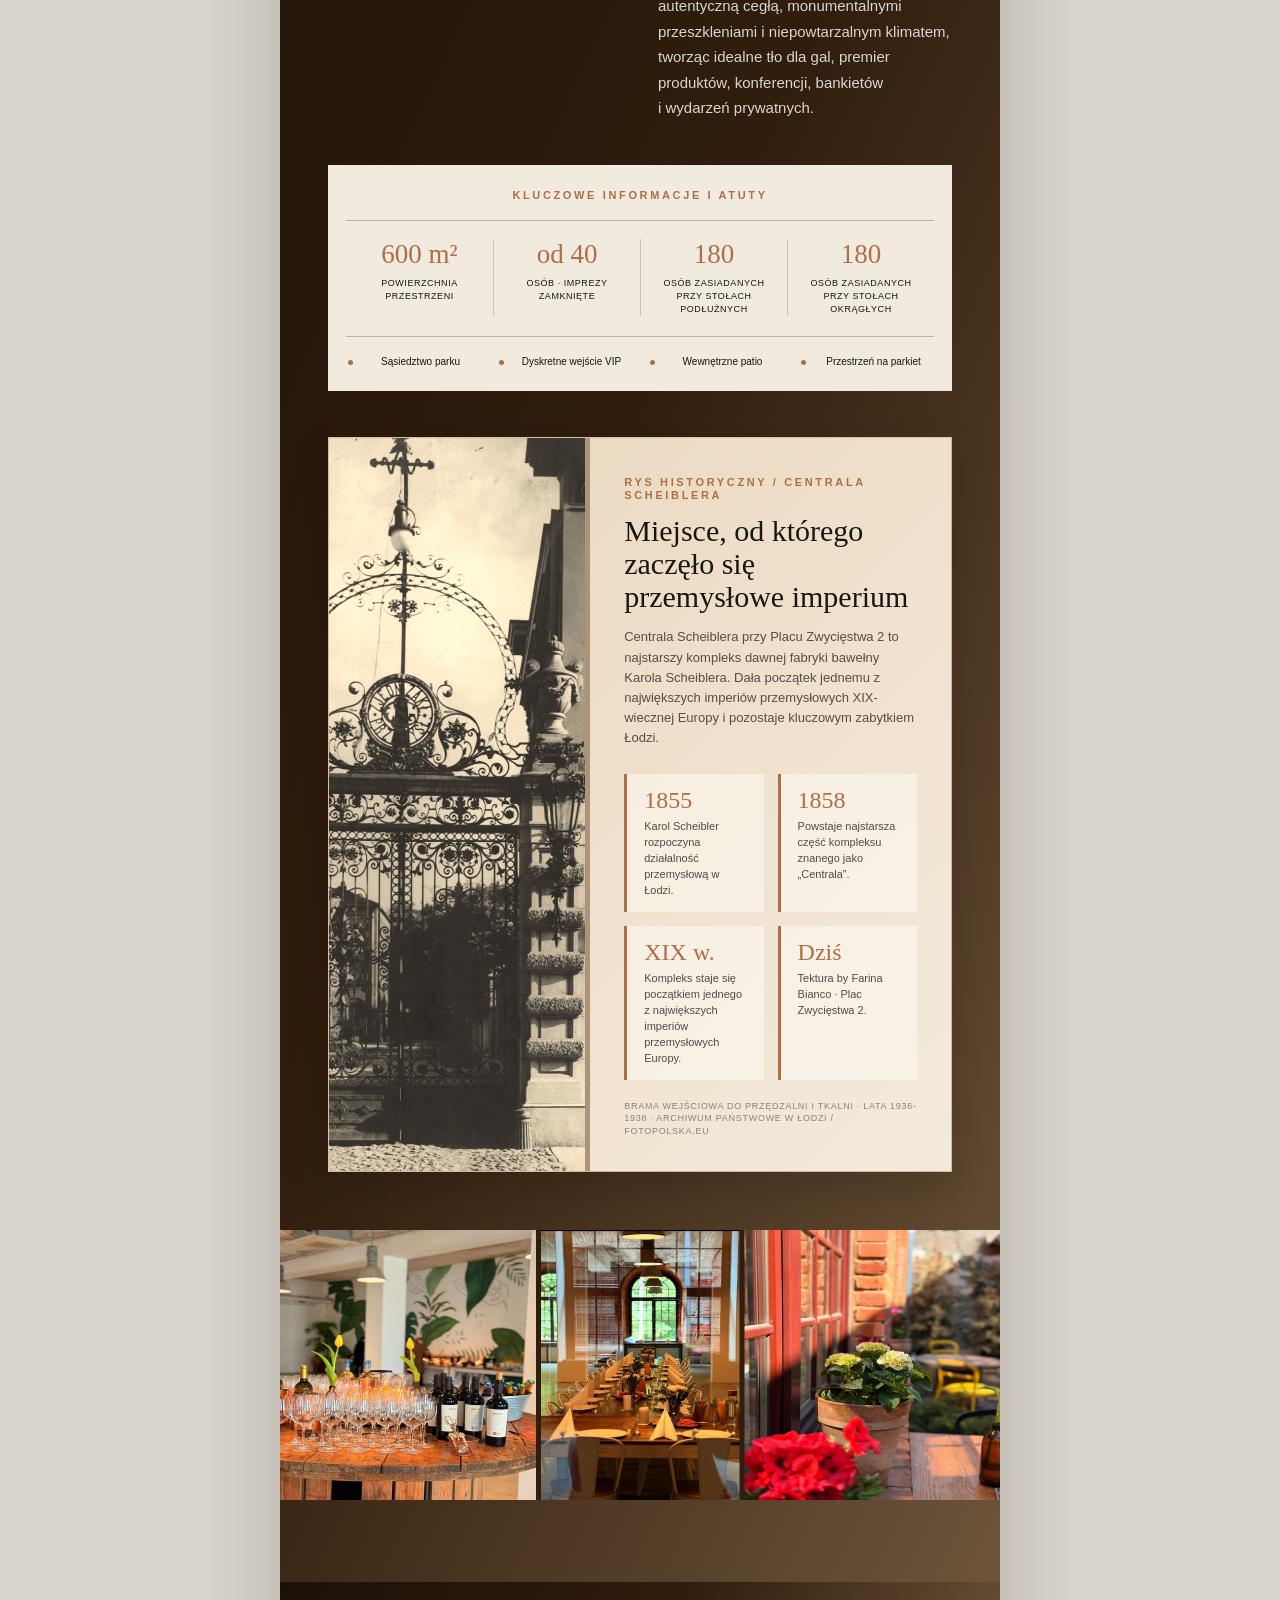
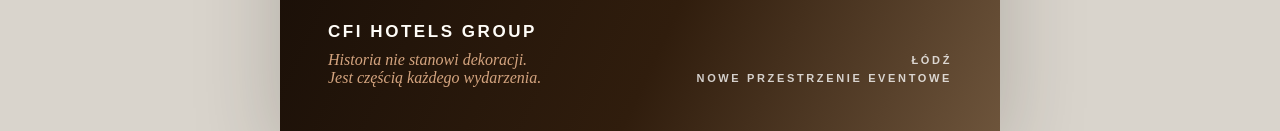
==== commit 9c9659d5: "Refine CFI MICE newsletter visuals" ====
--- a/deliverables/CFI_Hotels_Group_projekt_maila/CFI_Hotels_Group_projekt_maila.html
+++ b/deliverables/CFI_Hotels_Group_projekt_maila/CFI_Hotels_Group_projekt_maila.html
@@ -111,7 +111,8 @@
     .hero-copy { width: 100%; padding: 0 48px 54px; }
     .hero .eyebrow {
       display: inline-block;
-      margin-bottom: 22px;
+      margin-top: 28px;
+      margin-bottom: 0;
       padding: 12px 18px 11px;
       color: var(--copper-light);
       font-size: 14px;
@@ -134,13 +135,6 @@
     h1 .scheibler { text-align: left; white-space: nowrap; }
     h1 .polmo { text-align: left; white-space: nowrap; }
     h1 em { color: var(--copper-light); font-style: italic; }
-    .hero-subtitle {
-      margin: 24px 0 0;
-      max-width: 510px;
-      font-size: 18px;
-      line-height: 1.45;
-      color: rgba(255,255,255,.86);
-    }
 
     .intro {
       display: grid;
@@ -336,9 +330,11 @@
     .tektura-key-amenity::before { content: ""; position: absolute; left: 2px; top: .48em; width: 5px; height: 5px; border-radius: 50%; background: var(--copper); }
     .tektura-footer-collage {
       display: block;
-      width: 100%;
+      width: calc(100% + 96px);
       height: auto;
       margin-top: 58px;
+      margin-left: -48px;
+      margin-right: -48px;
     }
 
     .arrangements { margin-top: 42px; padding-top: 25px; border-top: 1px solid rgba(23,22,18,.18); }
@@ -454,7 +450,12 @@
       .history-dates { grid-template-columns: 1fr; }
       .tektura-key-values, .tektura-key-amenities { grid-template-columns: 1fr 1fr; }
       .tektura-key-value:nth-child(3) { border-left: 0; }
-      .tektura-footer-collage { height: auto; }
+      .tektura-footer-collage {
+        width: calc(100% + 52px);
+        height: auto;
+        margin-left: -26px;
+        margin-right: -26px;
+      }
       .arrangements-heading { display: block; }
       .arrangements-note { margin-top: 12px; text-align: left; }
       .arrangement-grid { grid-template-columns: 1fr; }
@@ -489,12 +490,11 @@
       </div>
       <div class="hero-rule"></div>
       <div class="hero-copy">
-        <div class="eyebrow">Dwie nowe przestrzenie eventowe w Łodzi</div>
         <h1 class="serif">
           <span class="scheibler">Od Scheiblera</span>
           <span class="polmo">do <em>POLMO</em></span>
         </h1>
-        <p class="hero-subtitle">Dwie wyjątkowe przestrzenie eventowe na mapie Łodzi.</p>
+        <div class="eyebrow">Dwie nowe przestrzenie eventowe w Łodzi</div>
       </div>
     </section>
 
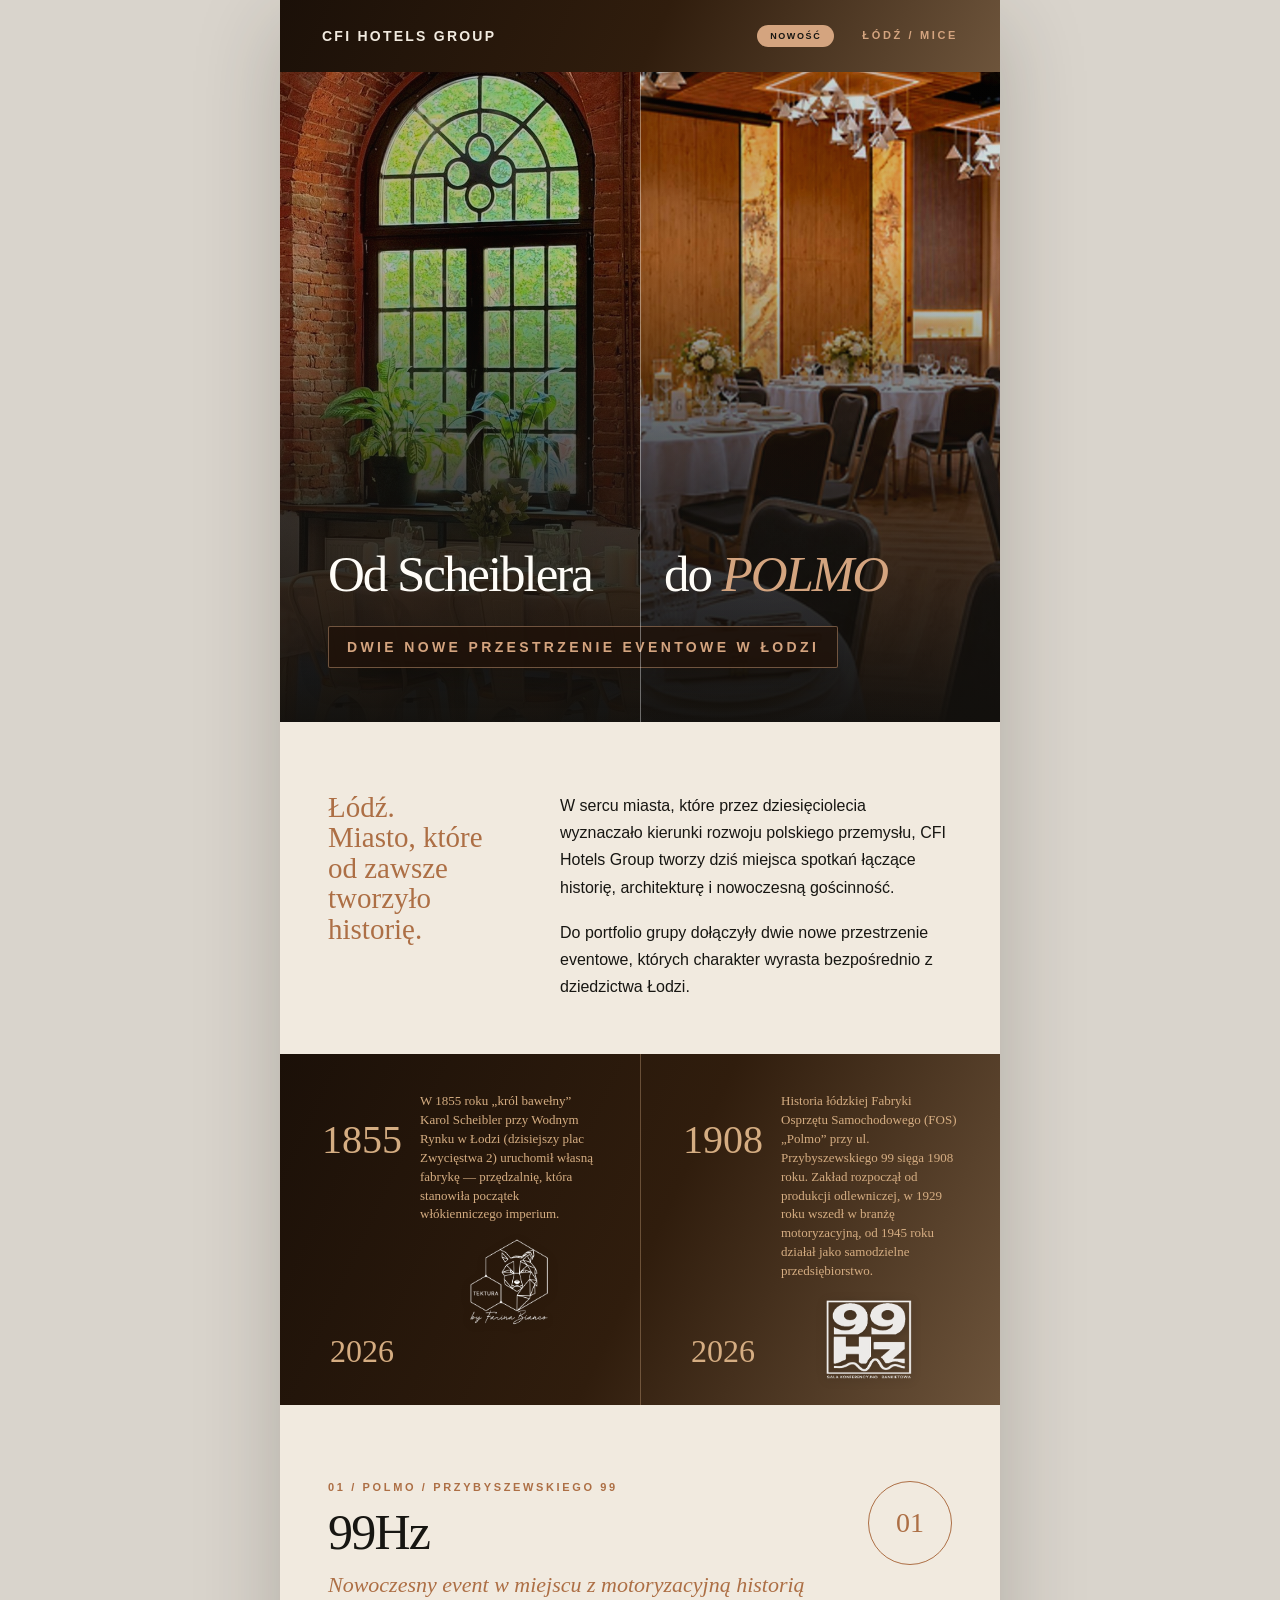
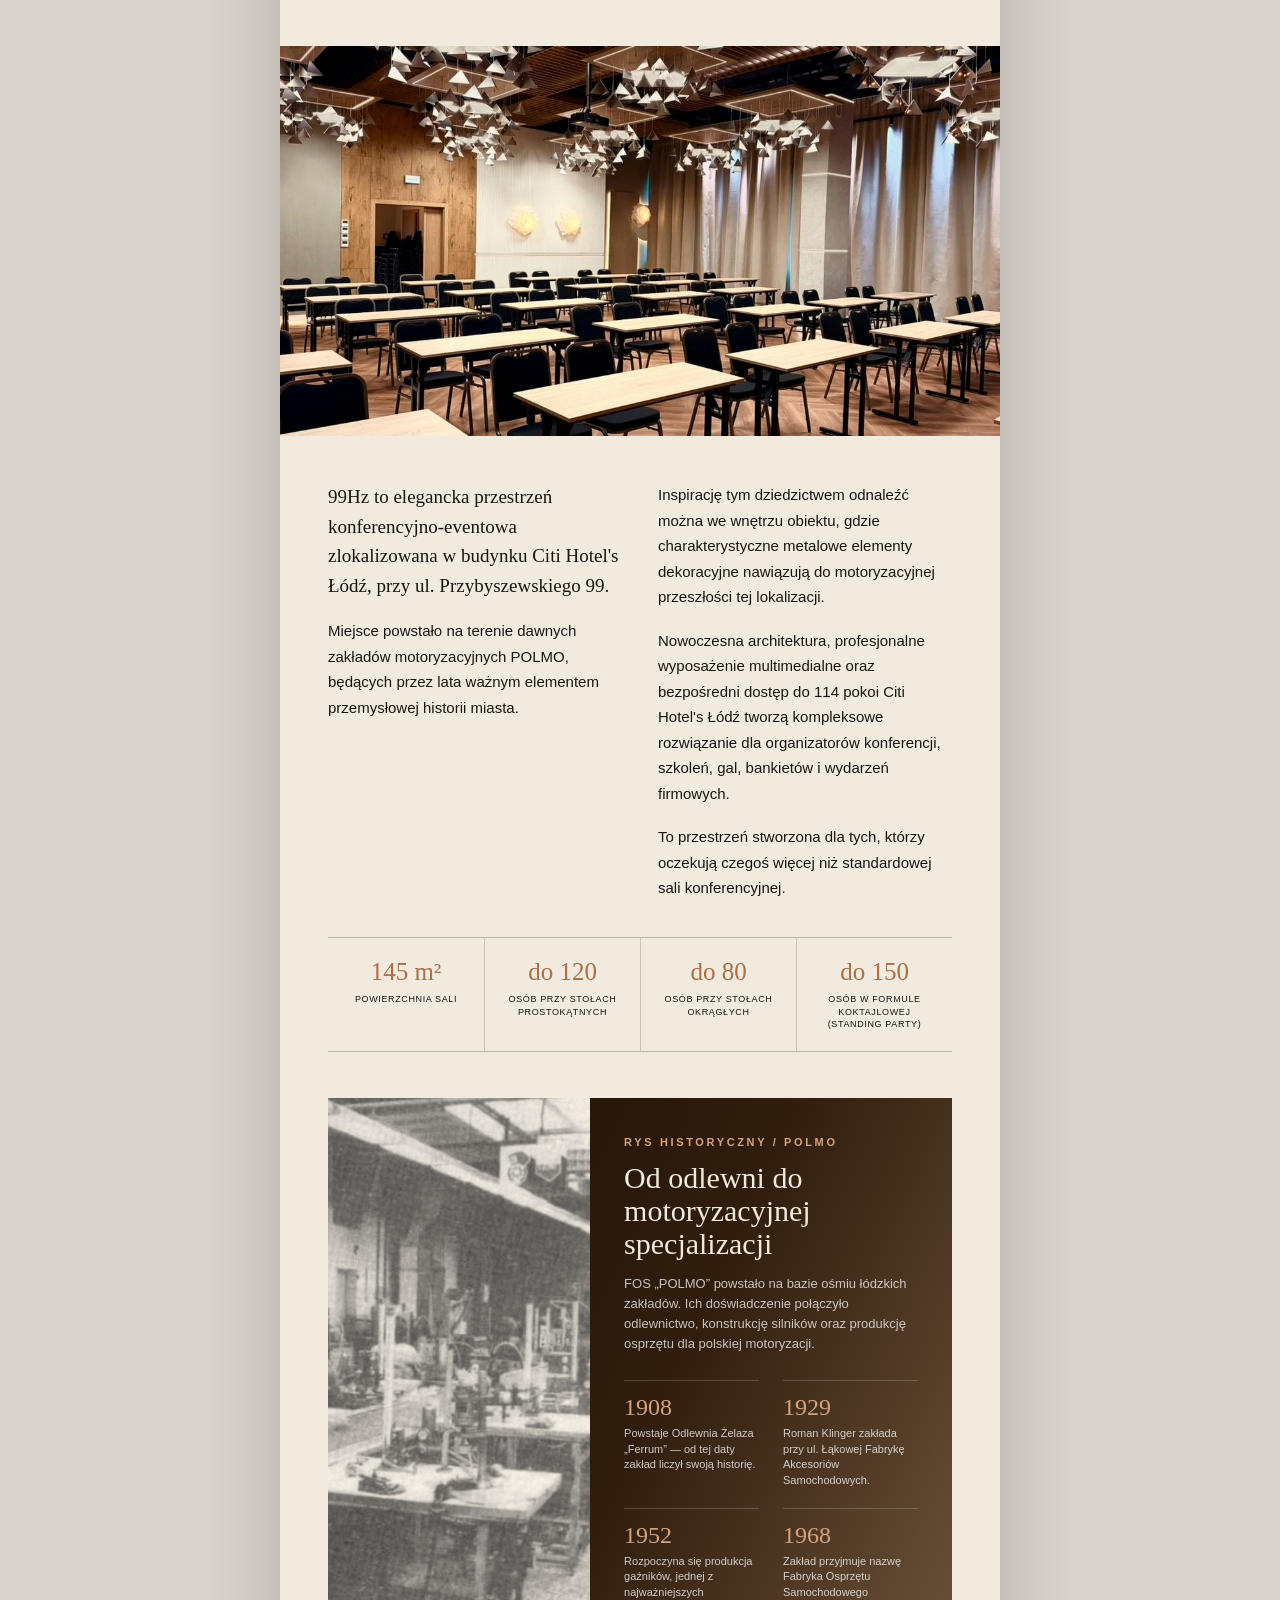
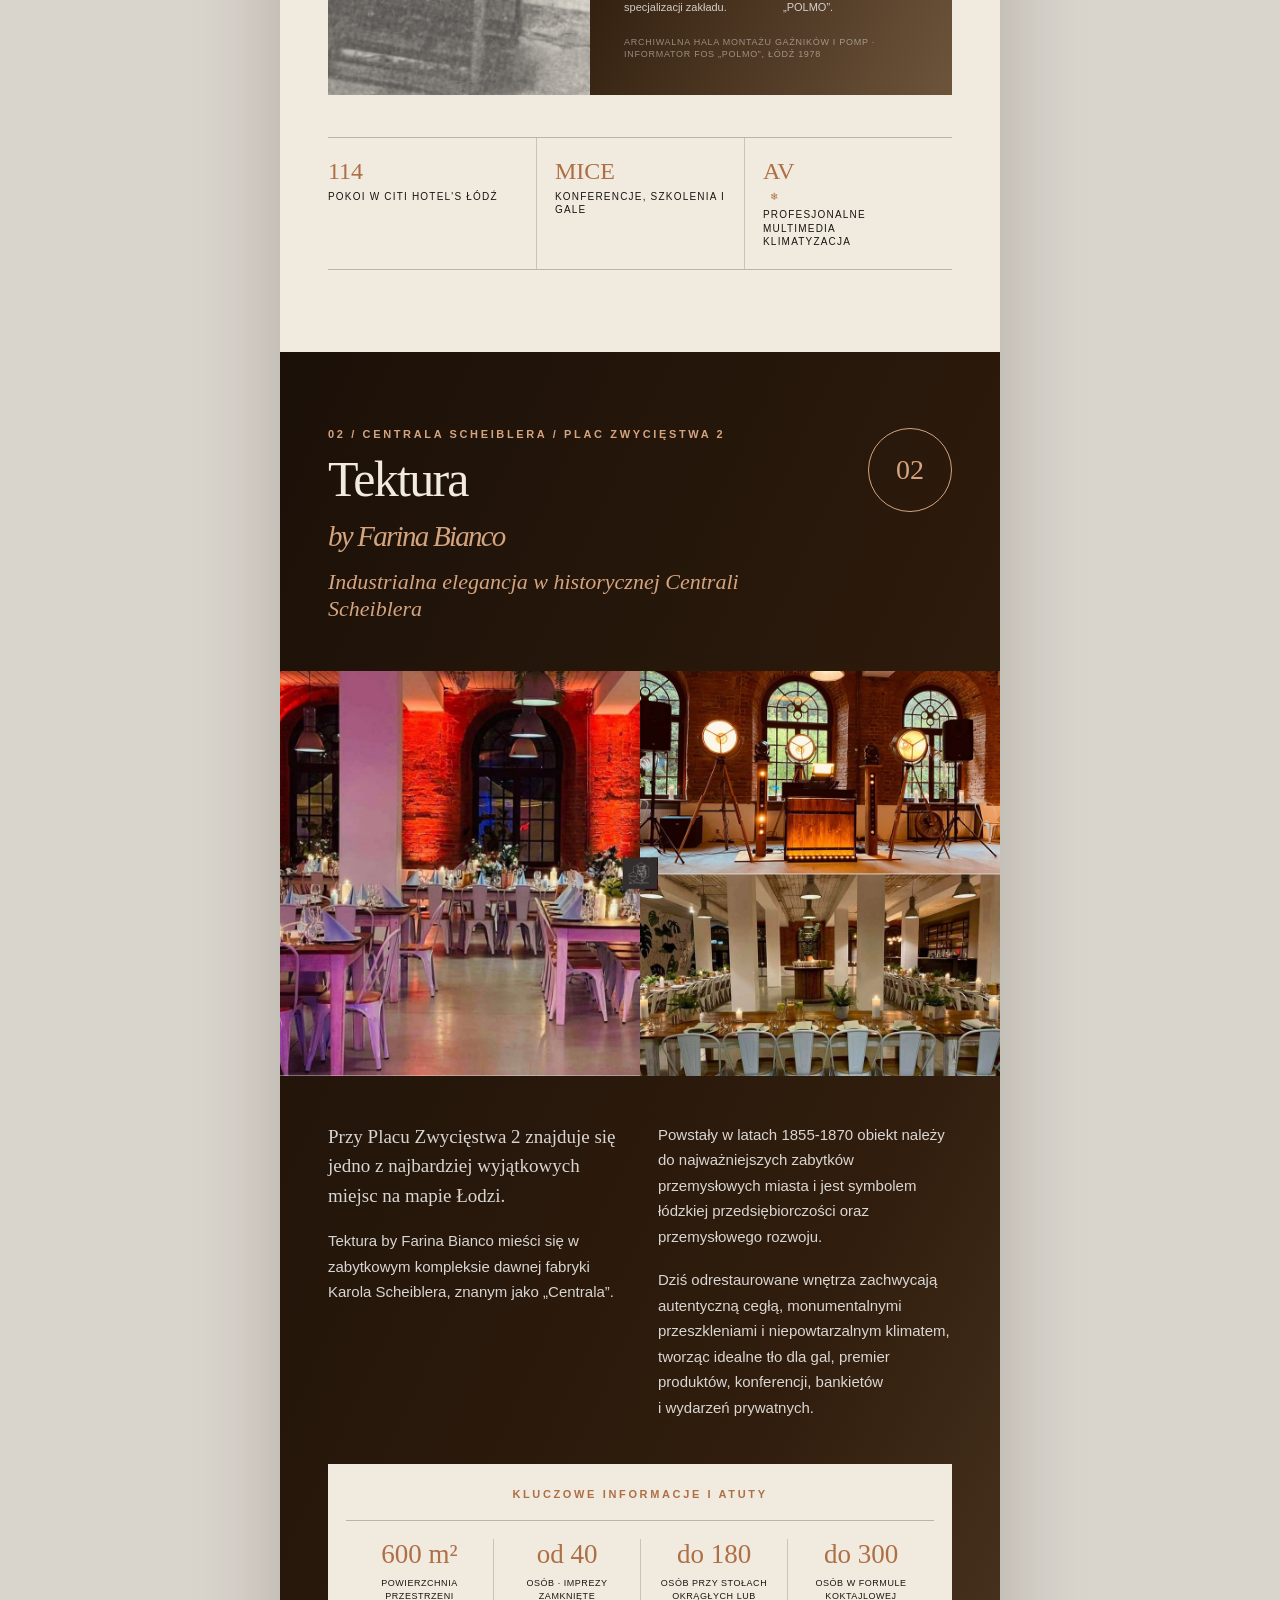
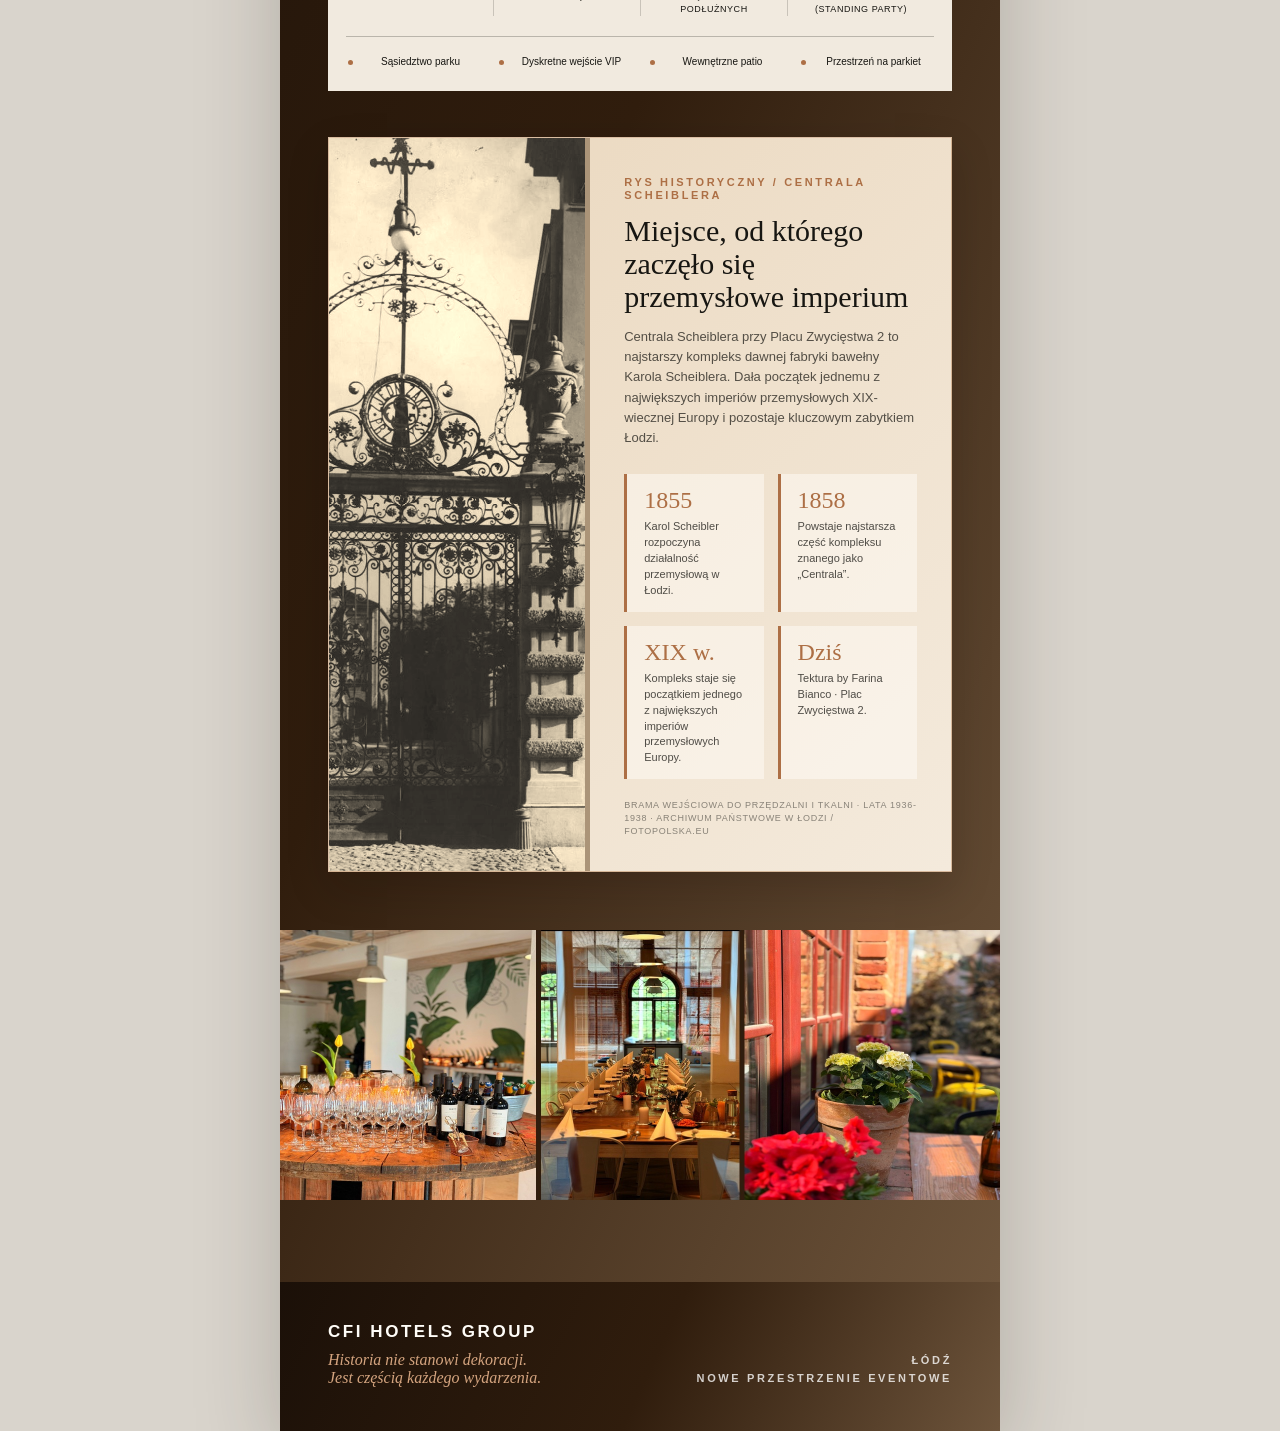
==== commit 3927732a: "Update CFI MICE presentation deliverables" ====
--- a/deliverables/CFI_Hotels_Group_projekt_maila/CFI_Hotels_Group_projekt_maila.html
+++ b/deliverables/CFI_Hotels_Group_projekt_maila/CFI_Hotels_Group_projekt_maila.html
@@ -485,7 +485,7 @@
 
     <section class="hero">
       <div class="hero-images">
-        <img src="assets/tektura-exterior.jpg" alt="Historyczna fabryka Karola Scheiblera">
+        <img src="assets/tektura-hero-window.jpg" alt="Industrialne wnętrze Tektura by Farina Bianco z łukowym oknem">
         <img src="assets/99hz-hero-banquet-crop.jpg" alt="Sala eventowa 99Hz w ustawieniu bankietowym">
       </div>
       <div class="hero-rule"></div>
@@ -557,36 +557,9 @@
 
       <div class="hz-capacities">
         <div class="hz-capacity"><strong>145 m²</strong><span>powierzchnia sali</span></div>
-        <div class="hz-capacity"><strong>do 120</strong><span>osób bankietowo przy stołach prostokątnych</span></div>
-        <div class="hz-capacity"><strong>do 80</strong><span>osób przy eleganckich stołach okrągłych</span></div>
+        <div class="hz-capacity"><strong>do 120</strong><span>osób przy stołach prostokątnych</span></div>
+        <div class="hz-capacity"><strong>do 80</strong><span>osób przy stołach okrągłych</span></div>
         <div class="hz-capacity"><strong>do 150</strong><span>osób w formule koktajlowej (standing party)</span></div>
-      </div>
-
-      <div class="arrangements">
-        <div class="arrangements-heading">
-          <div>
-            <div class="eyebrow">Elastyczna przestrzeń</div>
-            <h3>Trzy przykładowe możliwości aranżacji sali 99Hz</h3>
-          </div>
-          <p class="arrangements-note">Liczby miejsc wynikają z przedstawionych rzutów i mogą być dostosowane do charakteru wydarzenia.</p>
-        </div>
-        <div class="arrangement-grid">
-          <div class="arrangement-card">
-            <img src="assets/99hz-classroom-plan.jpg" alt="Schemat ustawienia szkolnego sali 99Hz">
-            <div class="arrangement-meta"><strong>Układ szkolny</strong><span>48</span></div>
-            <small>miejsc przy stołach</small>
-          </div>
-          <div class="arrangement-card">
-            <img src="assets/99hz-horseshoe-plan.jpg" alt="Schemat ustawienia w podkowę sali 99Hz">
-            <div class="arrangement-meta"><strong>Podkowa</strong><span>48</span></div>
-            <small>miejsc konferencyjnych</small>
-          </div>
-          <div class="arrangement-card">
-            <img src="assets/99hz-banquet-plan.jpg" alt="Schemat ustawienia bankietowego sali 99Hz">
-            <div class="arrangement-meta"><strong>Układ bankietowy</strong><span>80</span></div>
-            <small>miejsc przy okrągłych stołach</small>
-          </div>
-        </div>
       </div>
 
       <div class="history-card">
@@ -640,8 +613,8 @@
         <div class="tektura-key-values">
           <div class="tektura-key-value"><strong>600 m²</strong><span>powierzchnia przestrzeni</span></div>
           <div class="tektura-key-value"><strong>od 40</strong><span>osób · imprezy zamknięte</span></div>
-          <div class="tektura-key-value"><strong>180</strong><span>osób zasiadanych przy stołach podłużnych</span></div>
-          <div class="tektura-key-value"><strong>180</strong><span>osób zasiadanych przy stołach okrągłych</span></div>
+          <div class="tektura-key-value"><strong>do 180</strong><span>osób przy stołach okrągłych lub podłużnych</span></div>
+          <div class="tektura-key-value"><strong>do 300</strong><span>osób w formule koktajlowej (standing party)</span></div>
         </div>
         <div class="tektura-key-amenities">
           <div class="tektura-key-amenity">Sąsiedztwo parku</div>
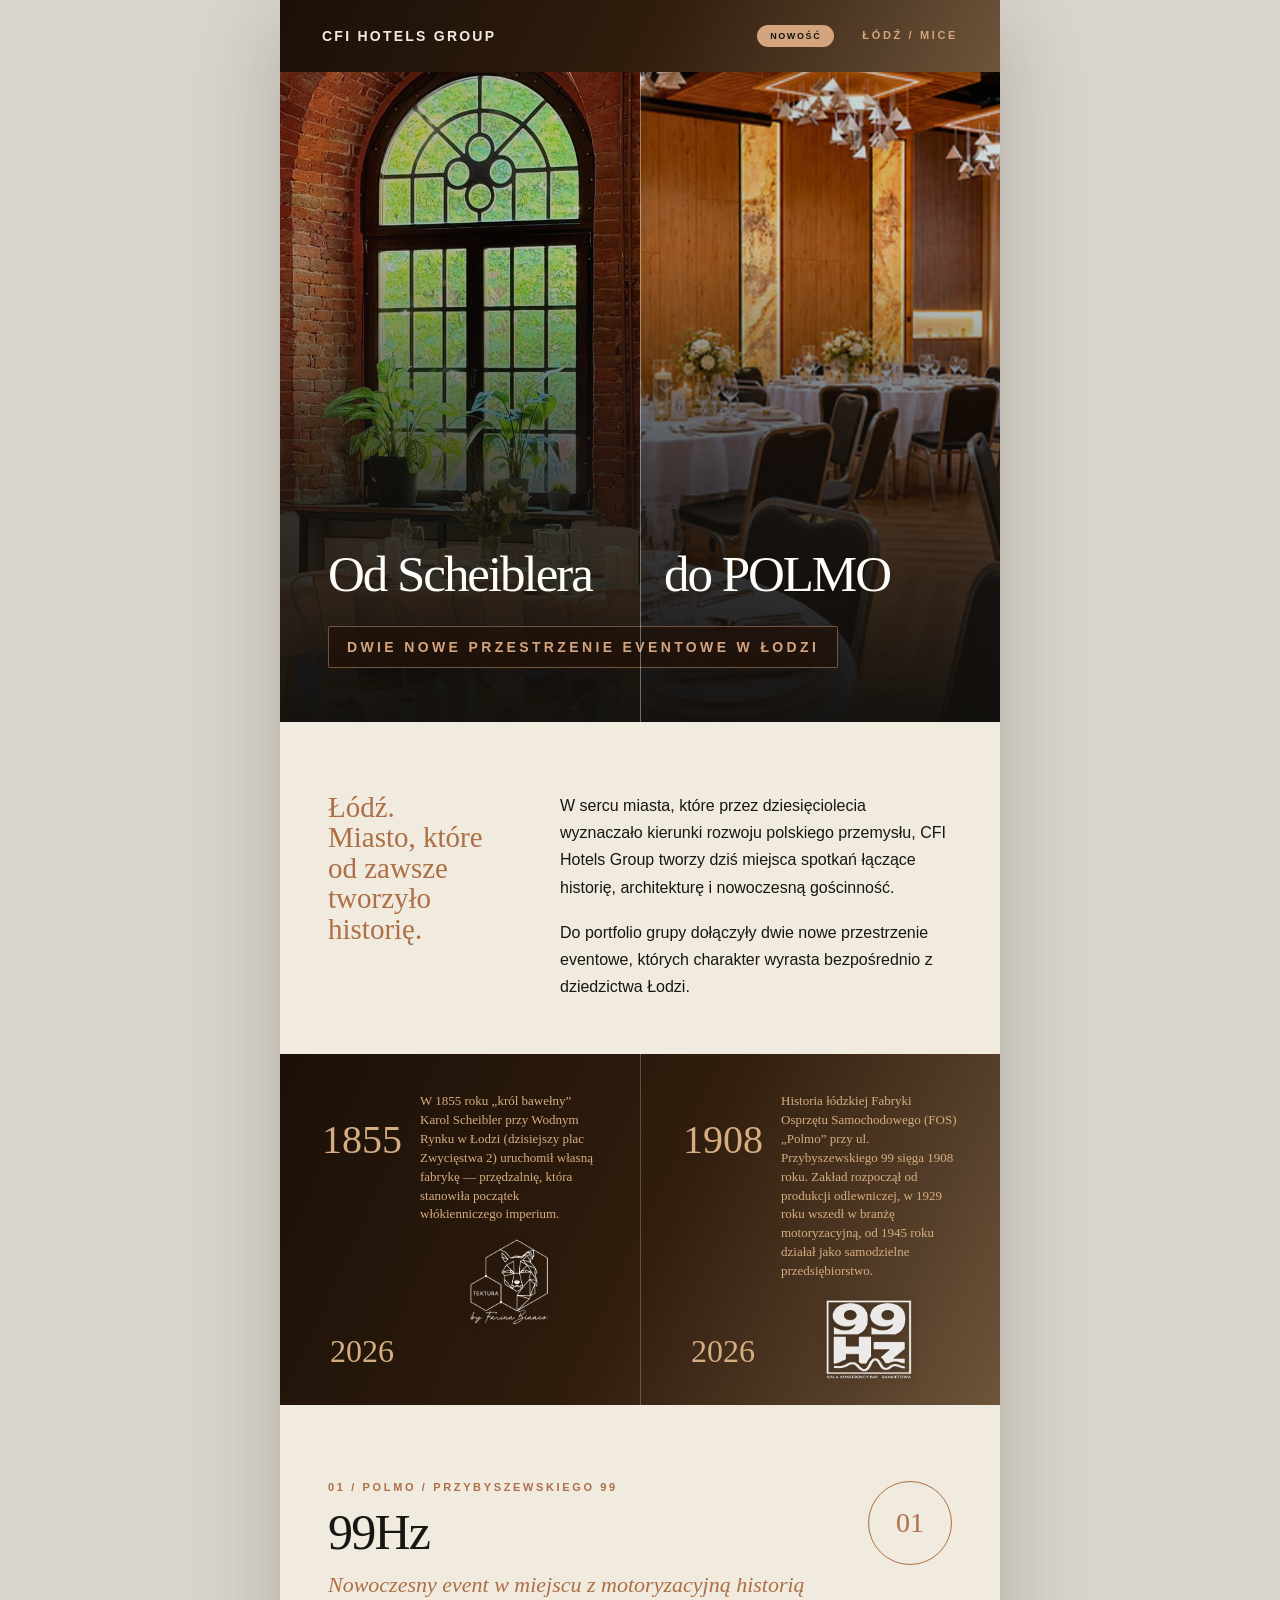
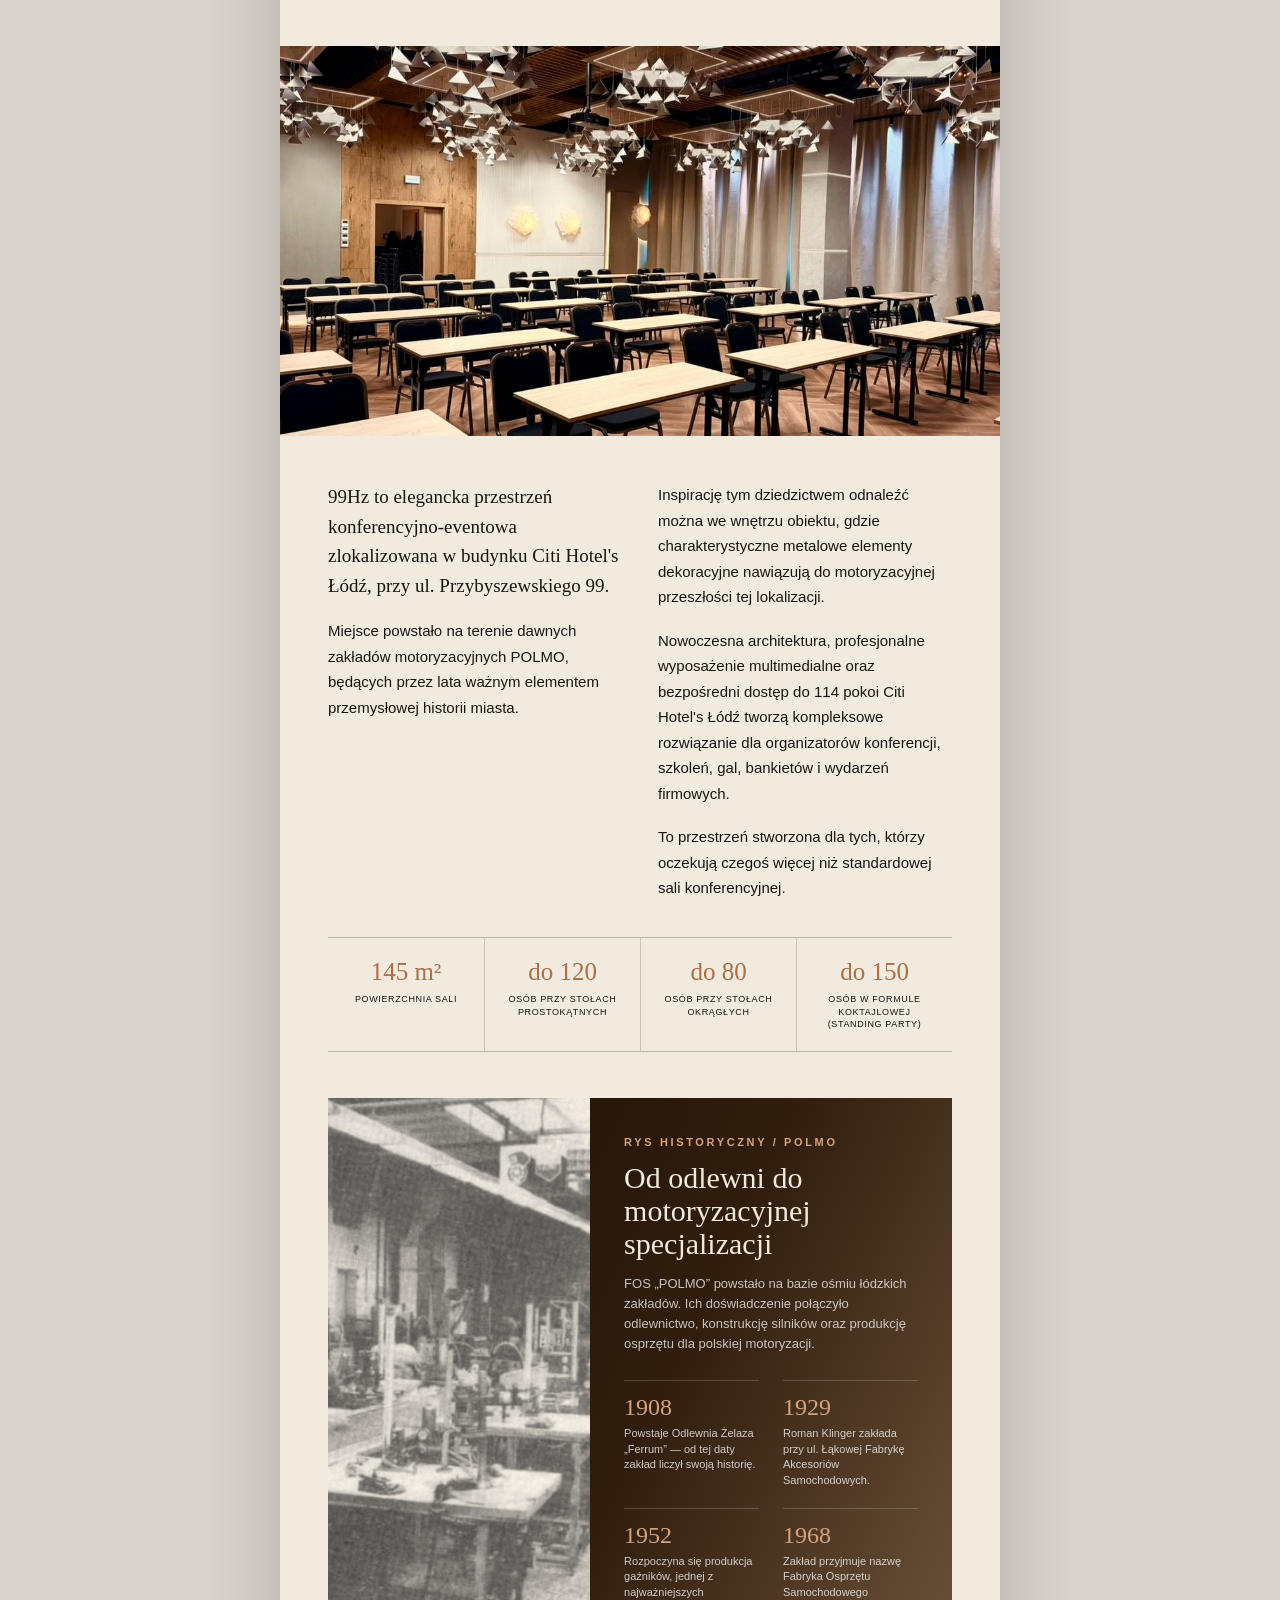
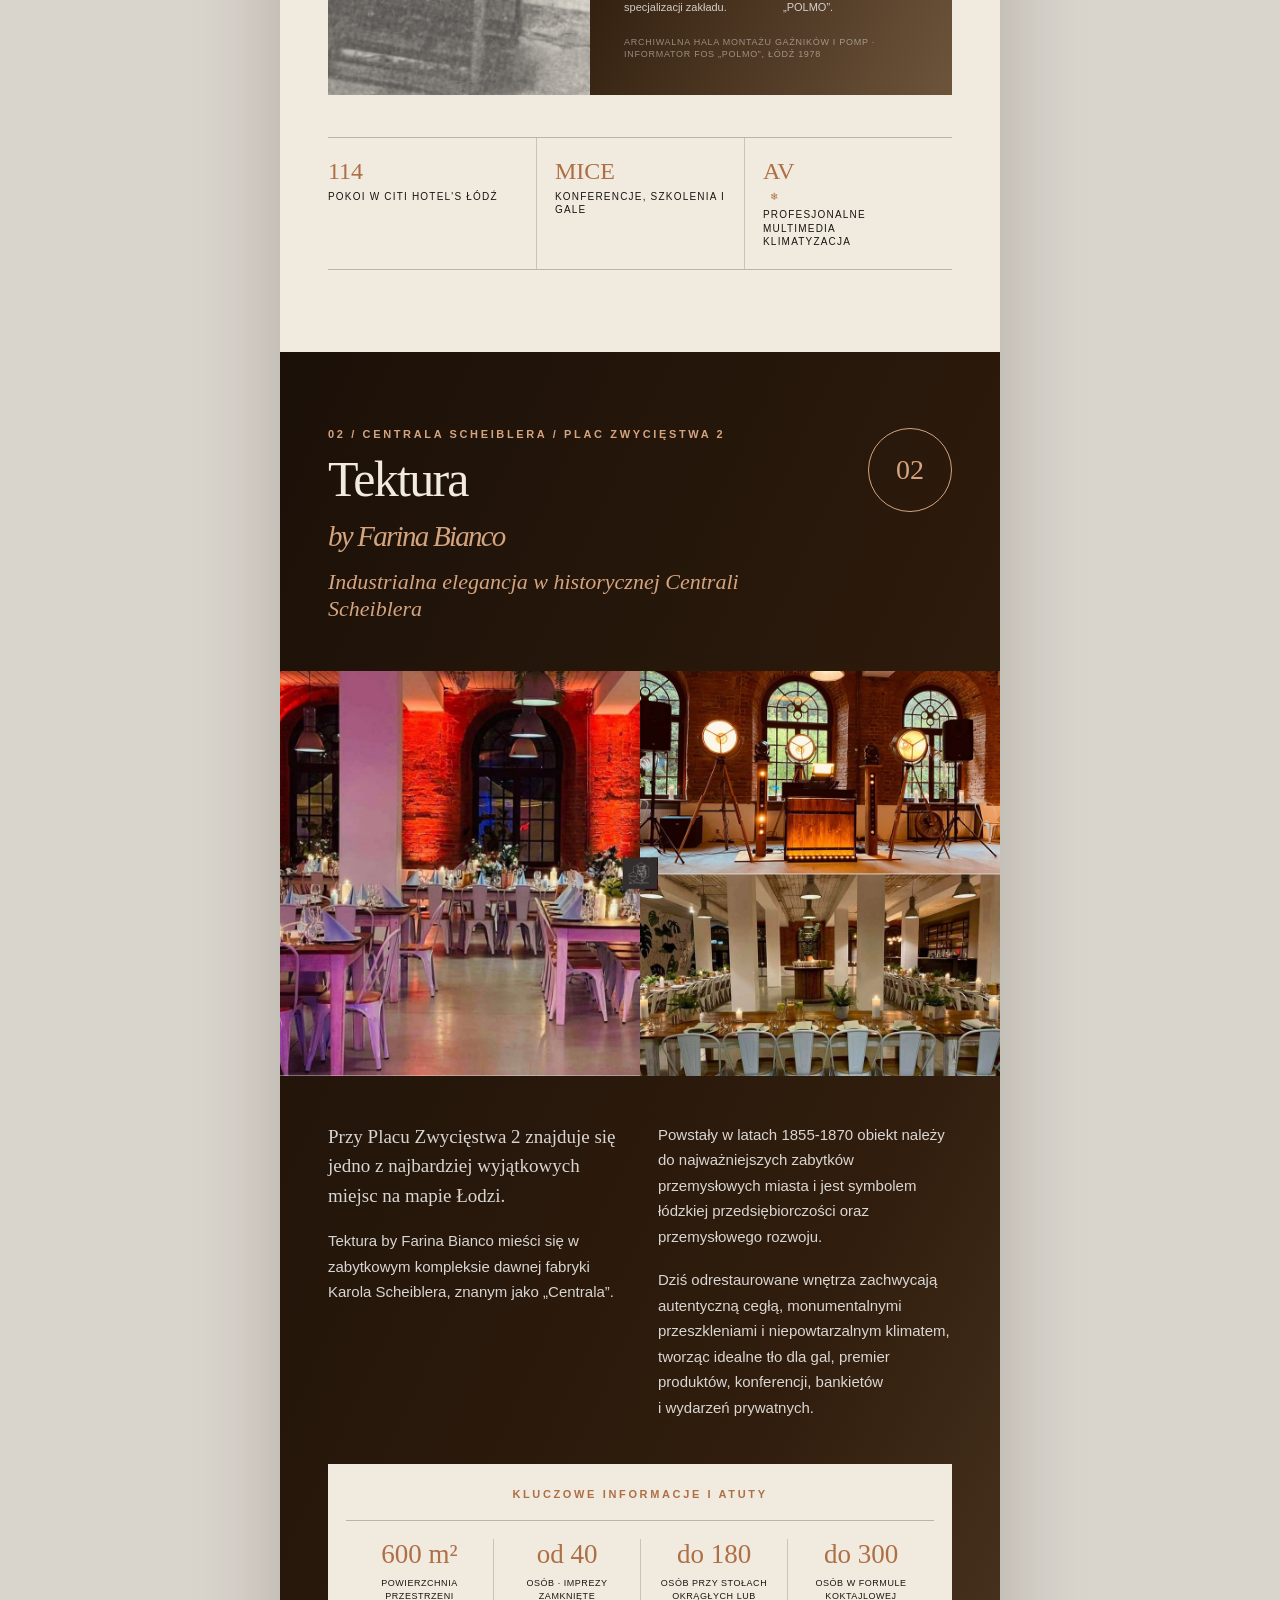
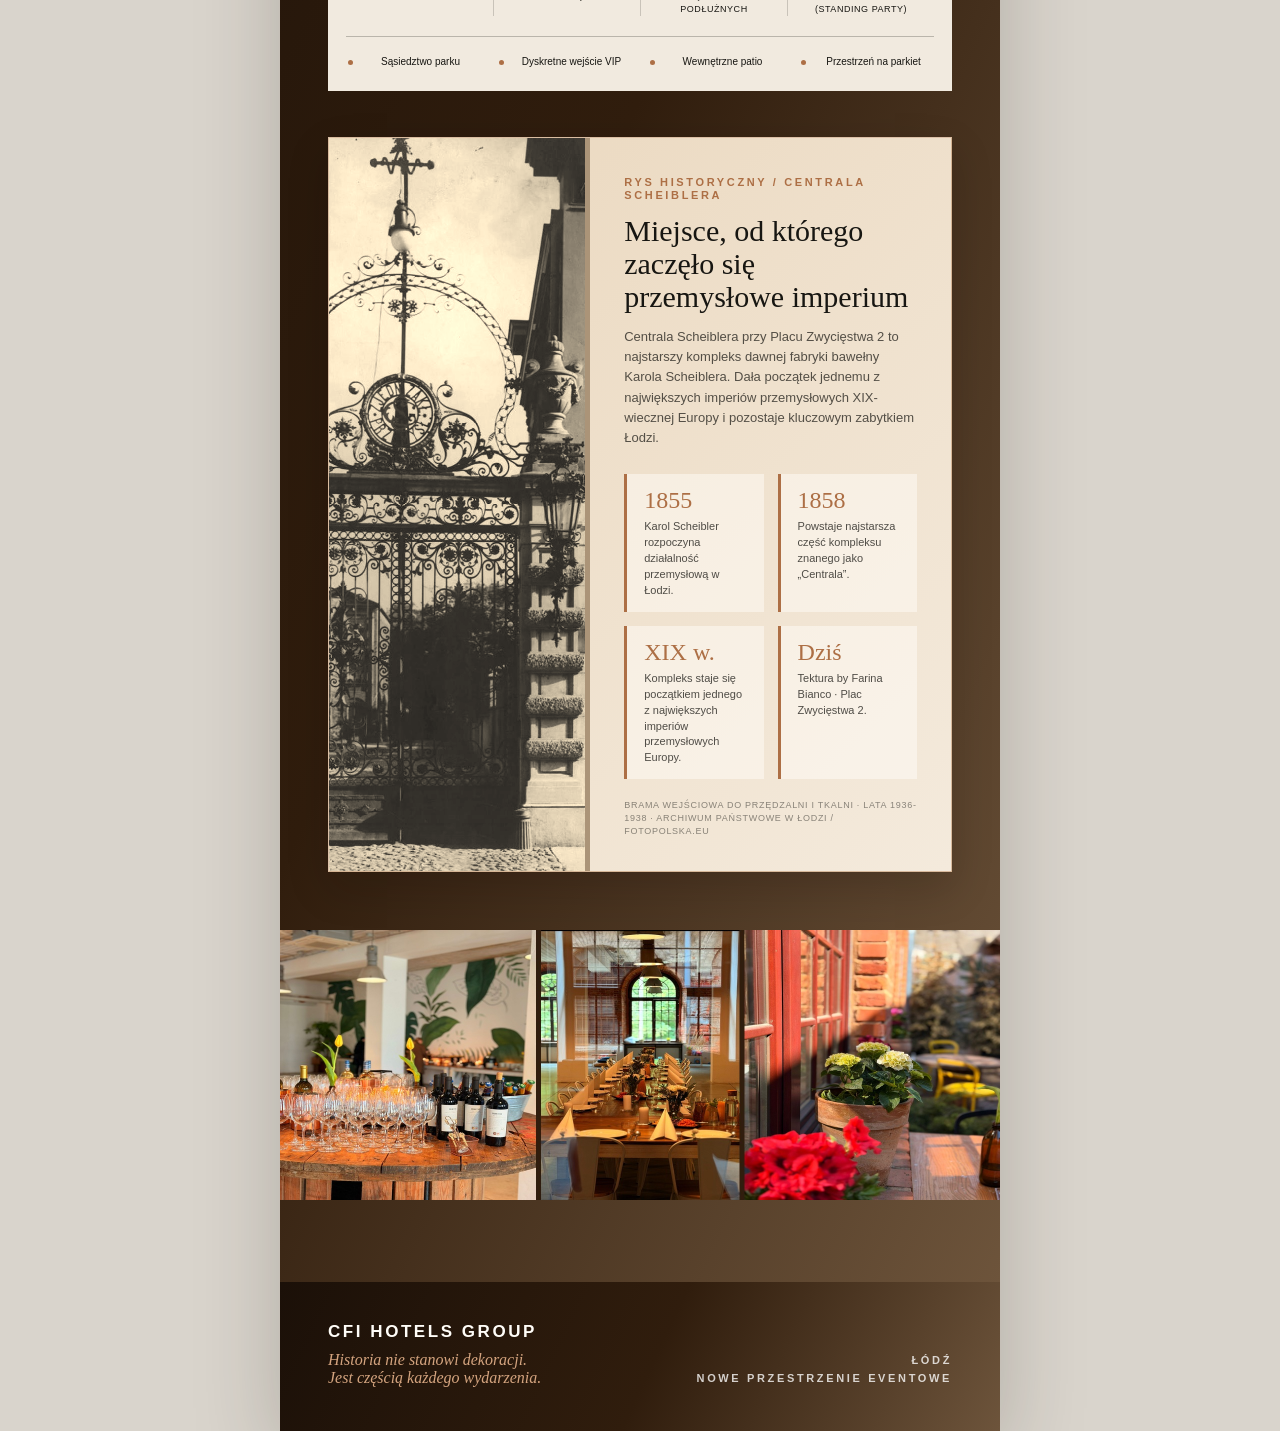
==== commit 2bb78006: "Adjust hero title typography" ====
--- a/deliverables/CFI_Hotels_Group_projekt_maila/CFI_Hotels_Group_projekt_maila.html
+++ b/deliverables/CFI_Hotels_Group_projekt_maila/CFI_Hotels_Group_projekt_maila.html
@@ -134,7 +134,7 @@
     }
     h1 .scheibler { text-align: left; white-space: nowrap; }
     h1 .polmo { text-align: left; white-space: nowrap; }
-    h1 em { color: var(--copper-light); font-style: italic; }
+    h1 em { color: inherit; font-style: normal; }
 
     .intro {
       display: grid;
@@ -492,7 +492,7 @@
       <div class="hero-copy">
         <h1 class="serif">
           <span class="scheibler">Od Scheiblera</span>
-          <span class="polmo">do <em>POLMO</em></span>
+          <span class="polmo">do POLMO</span>
         </h1>
         <div class="eyebrow">Dwie nowe przestrzenie eventowe w Łodzi</div>
       </div>
